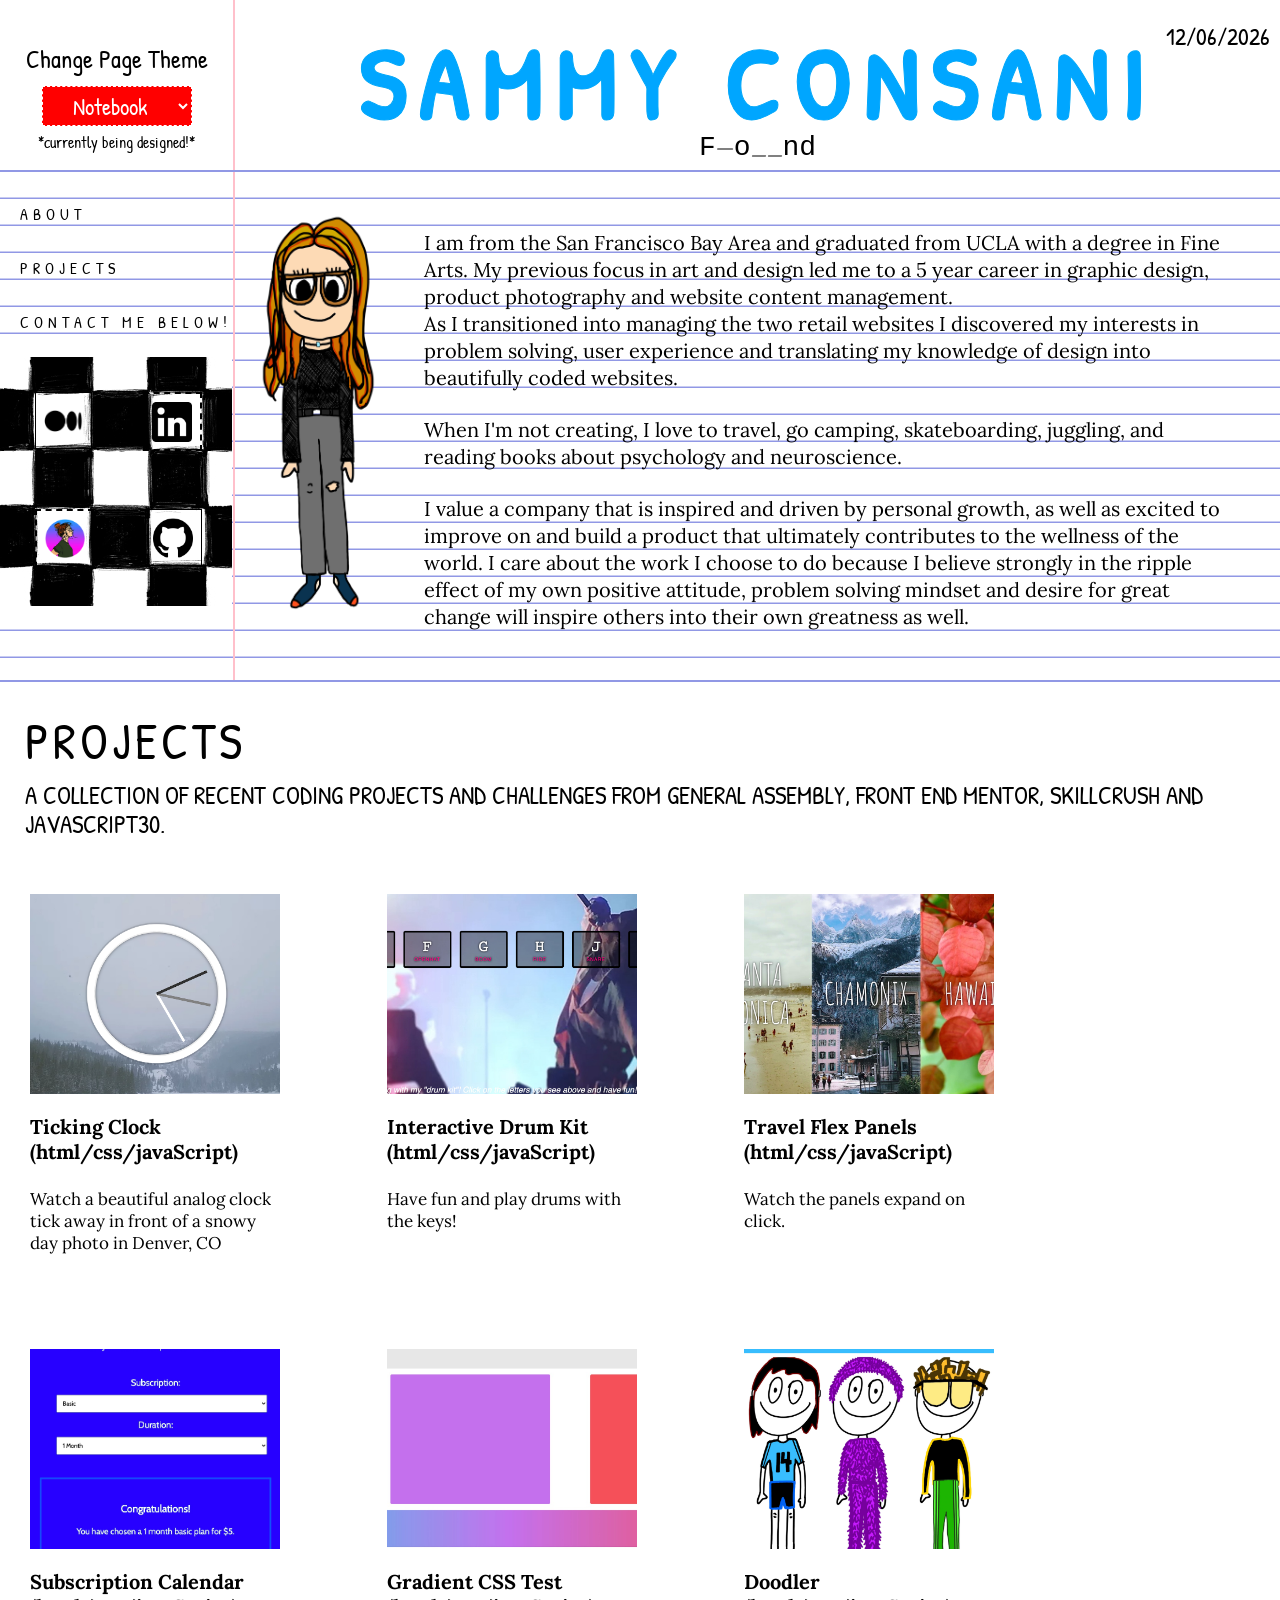
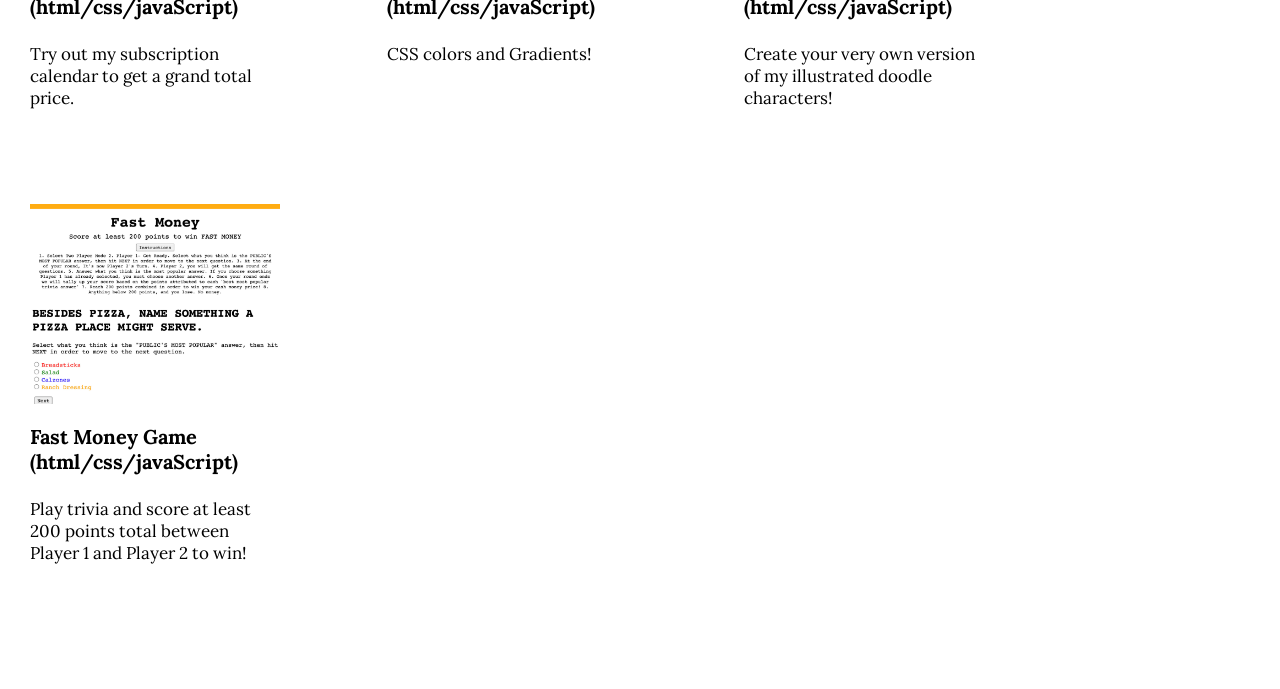
==== index.html @ 426000b9 "udpated projects section" ====
<!DOCTYPE html lang="en">
<head>
    <meta charset="utf-8">
    <title>Sammy's Dev Portfolio</title>
    <link rel = "stylesheet" href = "css/styles.css">

    <!-- google fonts -->
    <link href='https://fonts.googleapis.com/css?family=Source+Sans+Pro:400,700' rel='stylesheet' type='text/css'>
    <link rel="preconnect" href="https://fonts.gstatic.com"> 
    <link href="https://fonts.googleapis.com/css2?family=Lora:wght@400;700&display=swap" rel="stylesheet">

    <link href="https://fonts.googleapis.com/css?family=Lora:400,700" rel="stylesheet" type="text/css">
    
    <link rel="preconnect" href="https://fonts.googleapis.com">
    <link rel="preconnect" href="https://fonts.gstatic.com" crossorigin>
    <link href="https://fonts.googleapis.com/css2?family=Patrick+Hand&display=swap" rel="stylesheet">

     <!-- google fonts -->
     <link rel="preconnect" href="https://fonts.googleapis.com">
<link rel="preconnect" href="https://fonts.gstatic.com" crossorigin>
<link href="https://fonts.googleapis.com/css2?family=Patrick+Hand&display=swap" rel="stylesheet">

<link rel="preconnect" href="https://fonts.googleapis.com">
<link rel="preconnect" href="https://fonts.gstatic.com" crossorigin>
<link href="https://fonts.googleapis.com/css2?family=Titan+One&display=swap" rel="stylesheet">

<link rel="preconnect" href="https://fonts.googleapis.com">
<link rel="preconnect" href="https://fonts.gstatic.com" crossorigin>
<link href="https://fonts.googleapis.com/css2?family=Titan+One&display=swap" rel="stylesheet">

<link rel="preconnect" href="https://fonts.googleapis.com">
<link rel="preconnect" href="https://fonts.gstatic.com" crossorigin>
<link href="https://fonts.googleapis.com/css2?family=Kalam&display=swap" rel="stylesheet">
     <!--  -->
     <!-- <script type="text/javascript" src="http://ajax.googleapis.com/ajax/libs/jquery/1.7.0/jquery.min.js"></script> -->
     <script
  src="https://code.jquery.com/jquery-3.6.0.min.js"
  integrity="sha256-/xUj+3OJU5yExlq6GSYGSHk7tPXikynS7ogEvDej/m4="
  crossorigin="anonymous"></script>

    <script defer src="scripts.js"></script>
    <!--  -->
</head>

<body>
  <div class = "page-header notebook">
    <div class = "fake-margin">
      <p class = "change-theme-text">Change Page Theme</p>
      <div class="theme-select">
        <!-- <label for = "theme">Change the Site Theme</label> -->
        <select name = "selection" id = "sammytheme">
          <option value = "Notebook">Notebook</option>
          <option value = "Neon">Neon</option>
          <option value = "Canvas">Canvas</option>
        </select>
        <label for = "theme">*currently being designed!*</label> 
      </div>
    </div>
    <div class = "topOfPage">
      <div class = "todaysDate"></div>
      <div class = "todaysTime"></div>
      <div class="liquid-name">
          <h2>SAMMY CONSANI</h2>
          <h2>SAMMY CONSANI</h2>
      </div>
<div class = "neon-title">
      <h1 class = "neonName">Sammy Consani</h1>
</div>

<div class = "blobText">
      <div class="canvasTitleContainer">
        <h1 class = "canvasTitle"><span>SAMMY CONSANI</span></h1>
        
        <div class="blobs_1"></div>
        <div class="blobs_2"></div>
        <div class="blobs_3"></div>
        <div class="blobs_4"></div>
        <div class="blobs_6"></div>
        <div class="blobs_7"></div>
        <div class="blobs_8"></div>
        <div class="blobs_9"></div>
        <div class="blobs_10"></div>
        <div class="blobs_11"></div>
        <div class="blobs_12"></div>
        <div class="blobs_13"></div>
        <div class="blobs_14"></div>
      </div>
      </div>
    
      <div class="scrambled-text">
        <div class="text"></div>
      </div>
    </div>
  </div>

  <div class = "binder-paper notebook">
    <div class = "left-margin notebook">
        <div class = "navigation">
              <ul class = "nav-items">
                <a href = "#about-me"><li class = "nav-link about">about</li></a>
                <a href = "#projects"><li class = "nav-link projects">projects</li></a>
                <!-- <li class = "nav-link skills">skills</li> -->
                <li class = "nav-link contact">contact Me Below!</li>
              </ul>
        </div>
        <div class = "side-footer">
              <ul class = "social-links">             
                <li class = "social-li"><a href="https://sammyconsani.medium.com" target = "_blank"><img  class = "social-icon" src="img/medium.png" alt="Medium Blog"  /></a>
                    </li>
                <li class = "social-li dashed"><a href="https://www.linkedin.com/in/sammy-consani/" target = "_blank"><img class = "social-icon" src="img/linkedin.png" alt="LinkedIn"  /></a>
                </li>
                <li class = "social-li dashed"><a href="https://www.sammyconsani.com" target = "_blank" ><img  class = "social-icon" src = "img/sc-com-icon.png" alt = "Art Portfolio" /></a>
                </li>
                <li class = "social-li"><a href="https://github.com/sconsani" target = "_blank"><img class = "social-icon" src="img/github.png" alt="Github"   /></a>
                    </li>
            </ul>
        </div>
    </div>


  <div class = 'fullSheet notebook'>

      <section id="about-me">
        <div class = "about-me">
          <div class = "left-about">
            <img src = "me.png" class = "sammy-about">
            <img src = "neonroom.JPG" class = "neon-room">
            <img src = "mycanvas.jpg" class = "my-canvas">
          </div>
          <div class = "right-about">
            <p class = "right-about-me">I am from the San Francisco Bay Area and graduated from UCLA with a degree in Fine Arts. My previous focus in art and design led me to a 5 year career in graphic design, product photography and website content management.<br>
            As I transitioned into managing the two retail websites I discovered my interests in problem solving, user experience and translating my knowledge of design into beautifully coded websites.</p>
           <p class = "right-about-me second-p">When I'm not creating, I love to travel, go camping, skateboarding, juggling, and reading books about psychology and neuroscience. </p>
            <p class = "right-about-me third-p">I value a company that is inspired and driven by personal growth, as well as excited to improve on and build a product that ultimately contributes to the wellness of the world. I care about the work I choose to do because I believe strongly in the ripple effect of my own positive attitude, problem solving mindset and desire for great change will inspire others into their own greatness as well. </p>
            
          </div>
        </div>
      </section>
    </div>
  </div>
    <div class = "binder-paper notebook third-section">
      <section id = "projects">
       
<div class = "projectsNeon">
  <h2 class = "heading-titles">Projects</h2>
</div>
<div class = "projectsCanvas">
  <h2 class = "heading-titles">Projects</h2>
</div>

<div class = "circle-container">
      <div class="circle">
        <h2 class = "heading-titles circle-action">Projects <svg version="1.1" xmlns="http://www.w3.org/2000/svg" xmlns:xlink="http://www.w3.org/1999/xlink" x="0px" y="0px" viewBox="0 0 152.9 43.4" style="enable-background:new 0 0 152.9 43.4;" xml:space="preserve">
          <path d="M151.9,13.6c0,0,3.3-9.5-85-8.3c-97,1.3-58.3,29-58.3,29s9.7,8.1,69.7,8.1c68.3,0,69.3-23.1,69.3-23.1 s1.7-10.5-14.7-18.4"/>
        </svg></h2>
      </div>
</div>
     
        <p class = "heading-subtitles">A collection of recent coding projects and challenges from General Assembly, Front End Mentor, SkillCrush and JavaScript30.</p>
    

        <div class = "project-container">

        
          <a class = "project-link" href = "https://sconsani.github.io/css-js-clock/" target = "_blank">
            <div class="blobs_background_1"></div>
            <div class = "project-block">
              
              <div class = "project-preview" style = "background-image:url(img/clock-graphic.jpg)"></div>
              <h3 class = "project-title">Ticking Clock
                <br>(html/css/javaScript)</h3>
              <p class = "project-description">Watch a beautiful analog clock tick away in front of a snowy day photo in Denver, CO</p>
            </div>
            
          </a>
         

          <a class = "project-link" href = "https://sconsani.github.io/Javascript-Drum-Kit-1-30/" target = "_blank">
            <div class="blobs_background_2"></div>
            <div class = "project-block">
              <div class = "project-preview" style = "background-image:url(img/drum-graphic.jpg)"></div> 
              <h3 class = "project-title">Interactive Drum Kit <br>(html/css/javaScript)</h3>
              <p class = "project-description">Have fun and play drums with the keys!</p>
            </div>
          
           
          </a>
          

          <a class = "project-link" href = "https://sconsani.github.io/Flex-Panel-Gallery/" target = "_blank">
            <div class="blobs_background_3"></div>
            <div class = "project-block">
              <div class = "project-preview" style = "background-image:url(img/travel-panel-graphic.jpg)"></div> 
              <h3 class = "project-title">Travel Flex Panels<br>(html/css/javaScript)</h3>
              <p class = "project-description">Watch the panels expand on click.</p>
            </div>
            
          </a>
          


          <a class = "project-link" href = "https://sconsani.github.io/Subscription-Calendar/" target = "_blank">
            <div class="blobs_background_4"></div>
            <div class = "project-block">
              <div class = "project-preview" style = "background-image:url(img/subscription-graphic.jpg)"></div> 
              <h3 class = "project-title">Subscription Calendar<br>(html/css/javaScript)</h3>
              <p class = "project-description">Try out my subscription calendar to get a grand total price.</p>
            </div>
            
          </a>
          


          <a class = "project-link" href = "https://sconsani.github.io/css-gradient-grid-test/" target = "_blank">
            <div class="blobs_background_5"></div>
            <div class = "project-block">
              <div class = "project-preview" style = "background-image:url(img/gradient-graphic.jpg)"></div>
              <h3 class = "project-title">Gradient CSS Test<br>(html/css/javaScript)</h3>
              <p class = "project-description">CSS colors and Gradients!</p>
            </div>
            
          </a>
          


          <a class = "project-link" href = "https://sammy-doodler.herokuapp.com" target = "_blank">
            <div class="blobs_background_6"></div>
            <div class = "project-block">
              <div class = "project-preview" style = "background-image:url(img/doodler-graphic.jpg)"></div>
              <h3 class = "project-title">Doodler <br>(html/css/javaScript)</h3> <p class = "project-description">Create your very own version of my illustrated doodle characters!</p>
            </div>
            
          </a>
      


          <a class = "project-link" href = "https://sconsani.github.io/Project-0/" target = "_blank">
            <div class="blobs_background_7"></div>
            <div class = "project-block">
              <div class = "project-preview" style = "background-image:url(img/fast-money-graphic.jpg)"></div> 
              <h3 class = "project-title">Fast Money Game <br>(html/css/javaScript)</h3>
              <p class = "project-description">Play trivia and score at least 200 points total between Player 1 and Player 2 to win!</p>
            </div>
            
          </a>
         


      </div>

 
    </section>
    </div>

</body>
</html>
---- css/styles.css ----
:root{
  --handwriting: 'Patrick Hand', cursive;
  --neon-text-color: #f40;
  --neon-border-color: #08f;
}


*{
  font-family:'Patrick Hand';
 
}

body {
  background: white;
  margin: 0px;
  font-family:'Patrick Hand';

}

.change-theme-text{
  font-family:'Patrick Hand';
  display:flex;
  justify-content: center;
  font-size: 25px;
  margin-bottom: 10px;
}

label {
  display: flex;
  justify-content: center;
  margin-top: 5px;
}

.binder-paper{
display:flex;
flex-direction:row;
border-top: 2px solid #9198e5;
}

.page-header{
  display:flex;
  flex-direction:row;
}

  .fake-margin {
    display: flex;
    border-right: 2px solid pink;
    min-width: 233px;
    max-width: 233px;
    flex: 0 0 100%;
    display: flex;
    flex-direction: column;
    justify-content: center;
  }

  .page-header.canvas .fake-margin{
    border-right: 2px solid white;
  }

  .page-header.neon .fake-margin{
    border-right: none;
  }





  .left-margin.neon, .left-margin.canvas{
    border-right: none;
  }

  /* .left-margin.neon{
    background: linear-gradient(0deg, #000, #272727);
  } */
/* .left-margin.notebook:before{
  content: '';
    position: inherit;
  height: calc(4% + 4px);
  z-index: 0;
} */

  .left-margin.neon:before{
    content: '';
    position: inherit;
    left: -2px;
    top: -2px;
    background: linear-gradient(45deg, #fb0094, #0000ff, #00ff00,#ffff00, #ff0000, #fb0094, 
      #0000ff, #00ff00,#ffff00, #ff0000);
    background-size: 400%;
    width: calc(100% + 4px);
    /* height: calc(6% + 4px); */
    z-index: 0;
    animation: steam 20s linear infinite;
  }

  .projectsCanvas .heading-titles{
    padding-left:15px;
    font-family: 'Titan One',cursive;
    color: white;
  }

.projectsCanvas .heading-subtitles{
    font-family: 'Titan One',cursive;
    color: white;
  }

  .fullSheet.canvas .right-about-me{
    /* font-family: 'Titan One',cursive; */
    color: black;
    font-size: 20px;
  }

  .fullSheet.canvas .heading-subtitles{
    font-family: 'Titan One',cursive;
    color: deepskyblue;
  }

  .fullSheet.notebook .projectsNeon{
    display:none;
  }

  .fullSheet.neon .projectsCanvas{
    display:none;
  }

  .fullSheet.notebook .projectsCanvas{
    display:none;
  }

  .fullSheet.canvas .projectsNeon{
    display:none;
  }

  .page-header.notebook .blobText, .page-header.neon .blobText{
    display:none;
  }

  .page-header.notebook .neon-title{
    display:none;
  }
  .page-header.canvas .neon-title{
    display:none;
  }




.left-margin.neon:after{
    content: '';
    position: inherit;
    left: -2px;
    top: -2px;
    background: linear-gradient(45deg, #fb0094, #0000ff, #00ff00,#ffff00, #ff0000, #fb0094, 
      #0000ff, #00ff00,#ffff00, #ff0000);
    background-size: 400%;
    width: calc(100% + 4px);
    height: calc(100% + 4px);
    z-index: 0;
    animation: steam 20s linear infinite;
    max-height: 300px;
  }


@keyframes steam {
	0% {
		background-position: 0 0;
	}
	50% {
		background-position: 400% 0;
	}
	100% {
		background-position: 0 0;
	}
}

.left-margin.neon:before, .left-margin.neon:after {
	filter: blur(50px);
}


  .left-margin.canvas, 
  .page-header.canvas .fake-margin,
  .page-header.canvas{
    background: white;
  }

  .binder-paper.neon, .binder-paper.canvas{
    border-top:none;
  }

  .page-header.neon{
    background-color:black;
    z-index:-1;
  }


select {
  width: 150px;
  text-align: center;
  display: flex;
  justify-content: center;
  margin: auto;
  height: 40px;
  font-size: 23px;
  color: white;
    background-color: red;
    border: 1px dashed white;
}



.left-margin{
  max-width:233px;
  background: repeating-linear-gradient(white, white 25px, #9198e5 26px, #9198e5 27px);
  display:flex;
  border-right: 2px solid pink;
  flex-direction:column;
}
.navigation{
  margin-top:15px;
  
}

.neon .navigation{
  /* position:absolute; */
  background-color:black;
}
.nav-items{
  max-width:213px;
  display:flex;
  flex-wrap:wrap;
  flex-direction:column;
  font-family:'Patrick Hand';
  text-transform:uppercase;
  letter-spacing:5px;
  padding-left: 20px;
}

.nav-link {
  text-align: left;
  margin-bottom: 32px;
  font-size:16px;
}

li.nav-link:nth-child(4) {
  margin-bottom: 0px;
}

a li.nav-link.projects::visited{
  text-decoration: none;
}

.social-links {
  max-width: 228px;
  display: flex;
  flex-wrap: wrap;
  flex-direction: row;
  padding-top: 15px;
  padding-left: 4px;
  margin-top: 8px;
}

ul.social-links {
  background-image: url('../checkerboard.png');
  /* background-color: red; */
}

.social-li a {
  text-align: center;
  justify-content: center;
  margin: auto;
  height: 100%;
  width: 100%;
  display: flex;
  align-items: center;
  min-height: 55px;
}

li.social-li {
  min-height: 55px;
  min-width: 55px;
  margin: auto;
  justify-content: center;
  align-items: center;
  margin: 20px;
  border: 1px solid black;
  margin-bottom: 38px;
  margin-right: 19px;
}

li.social-li.dashed{
  border: 2px dashed black !Important;
}

.fullSheet{
  padding-top: 20px;
  background: repeating-linear-gradient(white, white 25px, #9198e5 26px, #9198e5 27px);
  width:100%;
}

.fullSheet.neon {
  background: black;
  color: white;
}

li.nav-link.contact {
  margin-bottom: 0;
}

a{
  text-decoration: none !important;
  color: black;
}

a:active {
  text-decoration: none !important;
}

.neon a li.nav-link.projects, .neon a li.nav-link.about {
  color: white;
}

.neon h3.project-title {
  color: white;
}

.neon p.project-description {
  color: white;
}

.notebook{
  color:black;
  
  }
  
  .neon{
    color:white;
    background:black;
  }

  .neon .circle-action{
    color:white;
  }
  

  /* .page-header.canvas{
    background-image: url("../designHands.jpg");
    background-size:cover;
    background-repeat:no-repeat;
    background-position:center;
  } */



  .fullSheet.canvas{
    /* background-image: url("../museum.jpg"); */
    background-size:cover;
    background-repeat:no-repeat;
    background-position:center;
    background:white;

  }



  .page-header.neon .text{
    color:white;
    display:none;
  }
  .page-header.canvas .text{
    color:green;
  }

p, h3, h4{
  font-family: Lora;
}

.topOfPage{
  width:100%;
  height: fit-content;
}

.todaysDate {
  display: block;
  text-align: right;
  margin-top: 20px;
  font-size: 24px;
  margin-right: 10px;
  position: absolute;
  right: 0;
  top: 0;
}

.todaysTime {
  /* display: block; */
  text-align: right;
  margin-top: 20px;
  font-size: 24px;
  margin-right: 10px;
  position: absolute;
  right: 0;
  top: 0;
  letter-spacing:5px;
}

.page-header .todaysTime{
display:none;
}
.page-header.neon .todaysTime{
  display:block;
  }
  .page-header.neon .todaysDate{
    display:none;
  }

  .fullSheet.neon .circle,  .fullSheet.neon .circle-container,
  .fullSheet.canvas .circle,  .fullSheet.canvas .circle-container{
    display:none;
  }



/*  --------------------- liquid text  --------------------- */

.liquid-name{
  height: 120px;
  width: 100%;
  display: flex;
  justify-content: center;
  margin:auto;
}


.liquid-name h2 {
  color: #fff;
  font-size: 100px;
  position: absolute;
  margin-top: 0px;
  margin-bottom: 0px;
 top: 16px;
 letter-spacing: 14px;
}

.liquid-name h2:nth-child(1) {
  color: transparent;
  -webkit-text-stroke: 1px #03a9f4;
  background-color: transparent;
}

.liquid-name h2:nth-child(2) {
  /* background-image: linear-gradient(to bottom, white, white, #abe4ff , #00628f); */
  /* color: linear-gradient(to bottom, #abe4ff , #00628f); */
  color: #00a6ff;
  animation: animate 4s ease-in-out infinite;
}

.canvas .liquid-name h2:nth-child(1){
  color:transparent;
  -webkit-text-stroke: 1px green;

}
.canvas .liquid-name h2:nth-child(2){
  color:green;
}

.canvas .liquid-name h2{
  display:none;
}
.neon .liquid-name h2{
  display:none;
}

.ocean-container{
  justify-content: center;
  display:flex;
}

.ocean{
  height: 100px;
    width: 800.5px;
    background-color: #00a6ff;
    position: absolute;
    top: 105px;
}

@keyframes animate {
  0%,
  100% {
    clip-path: polygon(
      0% 45%,
      16% 44%,
      33% 50%,
      54% 60%,
      70% 61%,
      84% 59%,
      100% 52%,
      100% 100%,
      0% 100%
    );
  }

  50% {
    clip-path: polygon(
      0% 60%,
      15% 65%,
      34% 66%,
      51% 62%,
      67% 50%,
      84% 45%,
      100% 46%,
      100% 100%,
      0% 100%
    );
  }
}



/* --------------------- scrambled text --------------------- */
@import 'https://fonts.googleapis.com/css?family=Roboto+Mono:100';

.scrambled-text{
  height: 50px;
  width: 100%;
  justify-content: center;
  align-items: center;
  display: flex;
  margin:auto;
  flex-direction: column;
  z-index: 9999;
    position: relative;
}

.header-line::after {
  content: "";
  height: 5px;
  color: blue;
  background-color: lightskyblue;
  width: 800px !important;
  display: block;
  background-image: linear-gradient(45deg, black, blue,  transparent);
  margin-top:20px;
}

.text{
font-family: 'Roboto Mono', monospace;
  font-weight: 100;
  font-size: 28px;
  color: black;
}

.dud{
  color:grey;
}

/*----------about me--------*/
.about-me {
  max-width: 1000px;
  display: flex;
  margin: auto;
  justify-content: space-evenly;
  margin-top: 20px;
}

.left-about {
  display: flex;
  flex-wrap: wrap;
  max-width: 400px;
}

.right-about {
  display: flex;
  flex-wrap: wrap;
  margin-left: 20px;
    padding: 25px;
    padding-top: 17px;
    line-height: 26px;
}


h2.heading-titles{
  font-size: 50px;
  padding-left: 25px;
  margin-bottom:0px;
  font-family:'Patrick Hand';
  text-transform:uppercase;
  letter-spacing:4px;
}
/* .heading-titles::after {
  content: "";
  height: 5px;
  color: blue;
  background-color: lightskyblue;
  width: 113px !important;
  display: block;
  background-image: linear-gradient(45deg, black, blue,  transparent);
} */



.heading-subtitles {
  font-size:25px;
  margin-top:15px;
  padding-left: 25px;
  font-family:'Patrick Hand';
  text-transform:uppercase;
  line-height: 29px;
}



img.sammy-about {
  max-height: 400px;
  width: auto;
}

img.neon-room{
  max-height: 400px;
  width: auto;
}

img.my-canvas{
  max-height: 400px;
  width: auto;
}

.third-section .canvas .projectsNeon{
  display:none;
}
.third-section .canvas .circle-container{
  display:none;
}

.notebook.third-section .projectsCanvas{
  display:none;
}
.notebook.third-section .projectsNeon{
  display:none;
}

.third-section.neon .projectsCanvas{
  display:none;
}
.third-section.neon .circle-container{
  display:none;
}

.third-section.canvas .projectsNeon{
  display:none;
}

.third-section.canvas .circle-container{
  display:none;
}
.binder-paper.notebook.third-section,
.binder-paper.third-section.neon,
.binder-paper.third-section.canvas{
  justify-content: center;
}



.fullSheet.neon .sammy-about{
  display:none;
}
.fullSheet.neon .my-canvas{
  display:none;
}
.fullSheet.notebook .neon-room{
  display:none;
}
.fullSheet.notebook .my-canvas{
  display:none;
}
.fullSheet.canvas .neon-room{
  display:none;
}
.fullSheet.canvas .sammy-about{
  display:none;
}


.third-section {
  padding-top: 20px;
}

.binder-paper.third-section.canvas {
  border-top: 2px solid black;
}

h2.heading-titles {
  margin-top: 0px;
}

.right-about-me {
  margin-bottom: 25px;
  margin-top: 0px;
  font-size: 20px;
  line-height: 27px;
}

br{
  margin-bottom:15px;
}


/*------------------projects grid----------*/
.project-container {
  display: flex;
  flex-direction: row;
  flex-wrap: wrap;
  margin: auto;
  justify-content: left;
  max-width: 1440px;
  margin-bottom: 60px;
}

.third-section.canvas .project-container,
.binder-paper.third-section.canvas{
  background:deepskyblue;

}

.project-link{
  color:black;
  text-decoration: none;
  margin-right: 47px;
}


/* .project-block {
  display: flex;
  flex-direction: column;
  margin: 10px;
  max-width: 250px;
    min-width: 250px;
  padding: 20px;
} */

.notebook .project-block:hover{
  background-color: rgba(251, 255, 0, 0.2);
  transition: .2s ease-in-out;
}

.binder-paper.neon .project-block:hover{
  background-color:transparent;
}


.project-preview {
  height: 200px;
  width: 100%;
  background-size: cover;
  background-repeat: no-repeat;
  background-position: center;
  z-index:999;
}

h3.project-title {
  margin-bottom: 0px;
  font-style:bolder;
}

h3.project-title {
  margin-bottom: 7px;
  font-size: 20px;
}

p.project-description {
  margin-bottom: 0px;
  font-size: 17px;
}


/*-----contact-------*/


li {
  height: fit-content;
  list-style: none;
}

ul {
  display: flex;
  width: 400px;
  flex-wrap: wrap;
  text-decoration: none;
  padding-left: 0px;
  justify-content: space-evenly;
}

img.social-icon {
  transition: transform .2s;
  margin: auto;
  justify-content: center;
  align-items: center;
  text-align: center;
  width: 100%;
  height: 100%;
  max-height: auto;
  max-width: 40px;
}


.social-icon:hover {
	transform: scale(1.2);
}



/*-------media queries------*/

@media(max-width: 1038px){
  .liquid-name h2{
    font-size:40px;
  }
}

@media(max-width: 799px){
  .liquid-name{
    height:45px;
  }
  .liquid-name h2{
    font-size:40px;
  }
  .about-me{
    display:flex;
    flex-direction:column;
  }
  img.sammy-about{
    margin-top: 10px;
    margin-bottom: 10px;
  }
  img.social-icon{
    max-height: 40px;
  }
  .left-about{
    justify-content: center;
    margin: auto;
    min-width: 400px;
    justify-content: center;
  }
  
  img.sammy-about{
    width: height:100%;
  }
 
}

@media(max-width:420px){
  .liquid-name {
      height: 125px;
      text-align: center;
  }
  
  .liquid-name h2 {
      font-size: 50px;
      justify-content: center;
  }
  
  }
  .circle {
    /* transform: translate(-50%, -50%); */
    text-align: right;
    width: fit-content !important;
    display: inline-block;
    /* padding-left: 220px; */
    min-height: fit-content !important;
    z-index: unset;
    min-height: fit-content;
    } 
  
  .circle-action {
    display: inline-block;
    color:black;
    text-decoration: none;
    position: relative;
    padding: 14px 0;
    font-family: 'Muli', sans-serif;
    font-weight: 300;
    font-size: 22px;
    line-height: 1;
    letter-spacing: 0.040em;
  }
  
  .circle-action svg {
    fill: none;
    stroke:red;
    stroke-width: 2;
    stroke-miterlimit: 10;
    stroke-dasharray: 338;
    stroke-dashoffset: 338;
    stroke-linecap: round;
    position: absolute;
    top: 50%;
    left: 50%;
    width: calc(100% + 60px);
    opacity: 0;
    transform: translate(-50%, -50%);
    transition: stroke-dashoffset 0s 0.2s, opacity 0.2s;
    z-index: -1;
  }
  
  .circle-action--active svg {
    stroke: #ff4c4c;
  }
  
  .circle-action--active svg,
  .circle-action:hover svg {
    stroke-dashoffset: 0;
    opacity: 1;
    transition: opacity 0s, stroke-dashoffset 0.3s cubic-bezier(0.645, 0.045, 0.355, 1);
  }

.circle-container {
  height: 64px;
}


/* blob name for canvas page */

.canvasTitleContainer{
	/* width:320px; */
	/* height:320px; */
  /* height:fit-content; */
	/* top:auto;
	left:auto; */
	transform:translate(-50%,-50%);
  /* display:block;
  position:unset; */
  height:323px;
	}

  .canvasTitle{
	background:white;
	width:246%;
	height:45%;
	margin:0;
	padding:0;
	display:flex;
	font-family:'Titan One',cursive;
	font-size:90px;
	font-weight:700;
	flex-flow:row wrap;
	align-content:center;
	justify-content:center
	}

  .canvasTitle span{width:100%;position:relative;font-family:'Titan One',cursive;color: blue;}

.canvasTitle span:before{
	background:linear-gradient(45deg,#fc5c7d,#6a82fb,#fc5c7d);
	width:100%;
	height:100%;
	display:block;
	position:absolute;
	content:"";
	mix-blend-mode:screen
	}

[class*="blobs"]
	{mix-blend-mode:color;animation:blobs 15s ease-in-out infinite alternate}

.blobs_1{
	background:#ff1493;
	width:60px;
	height:60px;
	top:1px;
	left:210px;display:block;position:absolute
	}

.blobs_2{
	background:#ff4500;
	width:80px;
	height:80px;
	top:62px;
	left:230px;display:block;position:absolute
	}

.blobs_3{
	background:#00ff00;
	width:60px;
	height:60px;
	top:17px;
	left:20px;display:block;position:absolute
	}

.blobs_4{
	background:#ff0000;
	width:100px;
	height:100px;
	top:25px;
	left:100px;display:block;position:absolute
	}


.blobs_6{
	background:#00ffff;
	width:60px;
	height:60px;
	top:8px;
	left:355px;display:block;position:absolute
	}

.blobs_7{
	background:#ff8c00;
	width:50px;
	height:50px;
	top:87px;
	left:30px;display:block;position:absolute
	}

  .blobs_8{
    background:#ff1493;
    width:60px;
    height:60px;
    top:18px;
    left:308px;display:block;position:absolute
    }
  
  .blobs_10{
    background:#00ff00;
    width:60px;
    height:60px;
    top:74px;
    left:391px;
    display:block;
    position:absolute
    }
  
  .blobs_11{
    background:#ff0000;
    width:100px;
    height:100px;
    top:2px;
    left:461px;
    display:block;
    position:absolute
    }
  
  .blobs_12{
    background:#ffff00;
    width:50px;
    height:50px;
    top:69px;
    left:586px;
    display:block;
    position:absolute
    }
  
  .blobs_13{
    background:#00ffff;
    width:60px;
    height:60px;
    top:73px;
    left:706px;
    display:block;
    position:absolute
    }

    .blobs_14{
      background:#ff1493;
      width:60px;
      height:60px;
      top:17px;
      left:637px;
      display:block;
      position:absolute
      }
  
 

@keyframes blobs{
	0%{border-radius:26% 74% 61% 39% / 54% 67% 33% 46%}
	10%{border-radius:74% 26% 47% 53% / 68% 46% 54% 32%}
	20%{border-radius:48% 52% 30% 70% / 27% 37% 63% 73%}
	30%{border-radius:73% 27% 57% 43% / 28% 67% 33% 72%}
	40%{border-radius:63% 37% 56% 44% / 25% 28% 72% 75%}
	50%{border-radius:39% 61% 70% 30% / 61% 29% 71% 39%}
	60%{border-radius:27% 73% 29% 71% / 73% 51% 49% 27%}
	70%{border-radius:39% 61% 65% 35% / 74% 65% 35% 26%}
	80%{border-radius:55% 45% 37% 63% / 38% 30% 70% 62%}
	90%{border-radius:25% 75% 70% 30% / 39% 50% 50% 61%}
	100%{border-radius:66% 34% 33% 67% / 65% 73% 27% 35%}
	}

  .blobText{
    position: absolute;
    height: 199px;
    width: 100%;
    top: 174px;
    left: 819px;
    display:flex;
  }

  .page-header.neon .liquid-name{
    display:none;
  }

  .neon-title {
    display: flex;
    justify-content: center;
    height: 120px;
}

  /*----neon name-----*/
.neonName {
  font-family: 'Kalam', cursive;

    font-size: 46px;
    font-weight: 200;
    font-style: italic;
    color: #fff;
    padding: 2rem 13rem 2.5rem;
    border: 0.4rem solid #fff;
    border-radius: 2rem;
    text-transform: uppercase;
    animation: flicker 1.5s infinite alternate;
    /* margin-top: 66px; */
    margin-left: 20px;
    margin-right: 20px;
    margin-bottom: 0px;
    display: inline-block;
    padding: 14px 108px;
    text-align: center;
  }

  
  .neonName::-moz-selection {
    background-color: var(--neon-border-color);
    color: var(--neon-text-color);
  }
  
  .neonName::selection {
    background-color: var(--neon-border-color);
    color: var(--neon-text-color);
  }
  
  .neonName:focus {
    outline: none;
  }
  
  /* Animate neon flicker */
  @keyframes flicker {
      
      0%, 25%, 56%, 100% {
        
          text-shadow:
              -0.2rem -0.2rem 1rem #fff,
              0.2rem 0.2rem 1rem #fff,
              0 0 2rem var(--neon-text-color),
              0 0 4rem var(--neon-text-color),
              0 0 6rem var(--neon-text-color),
              0 0 8rem var(--neon-text-color),
              0 0 10rem var(--neon-text-color);
          
          box-shadow:
              0 0 .5rem #fff,
              inset 0 0 .5rem #fff,
              0 0 2rem var(--neon-border-color),
              inset 0 0 2rem var(--neon-border-color),
              0 0 4rem var(--neon-border-color),
              inset 0 0 4rem var(--neon-border-color);        
      }
      
      20%, 24%, 55% {        
          text-shadow: none;
          box-shadow: none;
      }    
  }

  [class*="blobs"]
	{animation:blobs 15s ease-in-out infinite alternate}

  @keyframes blobs{
    0%{border-radius:26% 74% 61% 39% / 54% 67% 33% 46%}
    10%{border-radius:74% 26% 47% 53% / 68% 46% 54% 32%}
    20%{border-radius:48% 52% 30% 70% / 27% 37% 63% 73%}
    30%{border-radius:73% 27% 57% 43% / 28% 67% 33% 72%}
    40%{border-radius:63% 37% 56% 44% / 25% 28% 72% 75%}
    50%{border-radius:39% 61% 70% 30% / 61% 29% 71% 39%}
    60%{border-radius:27% 73% 29% 71% / 73% 51% 49% 27%}
    70%{border-radius:39% 61% 65% 35% / 74% 65% 35% 26%}
    80%{border-radius:55% 45% 37% 63% / 38% 30% 70% 62%}
    90%{border-radius:25% 75% 70% 30% / 39% 50% 50% 61%}
    100%{border-radius:66% 34% 33% 67% / 65% 73% 27% 35%}
    }

    .notebook .blobs_background_1,
    .notebook .blobs_background_2,
    .notebook .blobs_background_3,
    .notebook .blobs_background_4,
    .notebook .blobs_background_5,
    .notebook .blobs_background_6,
    .notebook .blobs_background_7
    {
      display:none;
    }

    .neon .blobs_background_1,
    .neon .blobs_background_2,
    .neon .blobs_background_3,
    .neon .blobs_background_4,
    .neon .blobs_background_5,
    .neon .blobs_background_6,
    .neon .blobs_background_7
    {
      display:none;
    }

  .blobs_background_1{
    background: #00ff00;
    width: 300px;
    height: 400px;
    /* top: 2px; */
    /* left: 461px; */
    display: block;
    position: absolute;
  }

  .blobs_background_2{
    background: #ff8c00;
    width: 300px;
    height: 400px;
    /* top: 2px; */
    /* left: 461px; */
    display: block;
    position: absolute;
    display: flex;
    flex-direction: column;
  }

  .blobs_background_3{
    background: #ff0000;
    width: 300px;
    height: 400px;
    /* top: 2px; */
    /* left: 461px; */
    display: block;
    position: absolute;
  }

  .blobs_background_4{
    background: #ff8c00;
    width: 300px;
    height: 400px;
    /* top: 2px; */
    /* left: 461px; */
    display: block;
    position: absolute;
  }

  .blobs_background_5{
    background: #ff1493;
    width: 300px;
    height: 400px;
    /* top: 2px; */
    /* left: 461px; */
    display: block;
    position: absolute;
  }

  .blobs_background_6{
    background: #ffff00;
    width: 300px;
    height: 400px;
    /* top: 2px; */
    /* left: 461px; */
    display: block;
    position: absolute;
  }

  .blobs_background_7{
    background: #00ffff;
    width: 300px;
    height: 400px;
    /* top: 2px; */
    /* left: 461px; */
    display: block;
    position: absolute;
  }

  .project-block {
    display: flex;
    flex-direction: column;
    margin: 10px;
    max-width: 250px;
      min-width: 250px;
    padding: 20px;
   
    margin-bottom: 43px;
  }

  .notebook .project-block {
    background-color:white;
    min-height: 362px;
    max-height: 362px;
  }
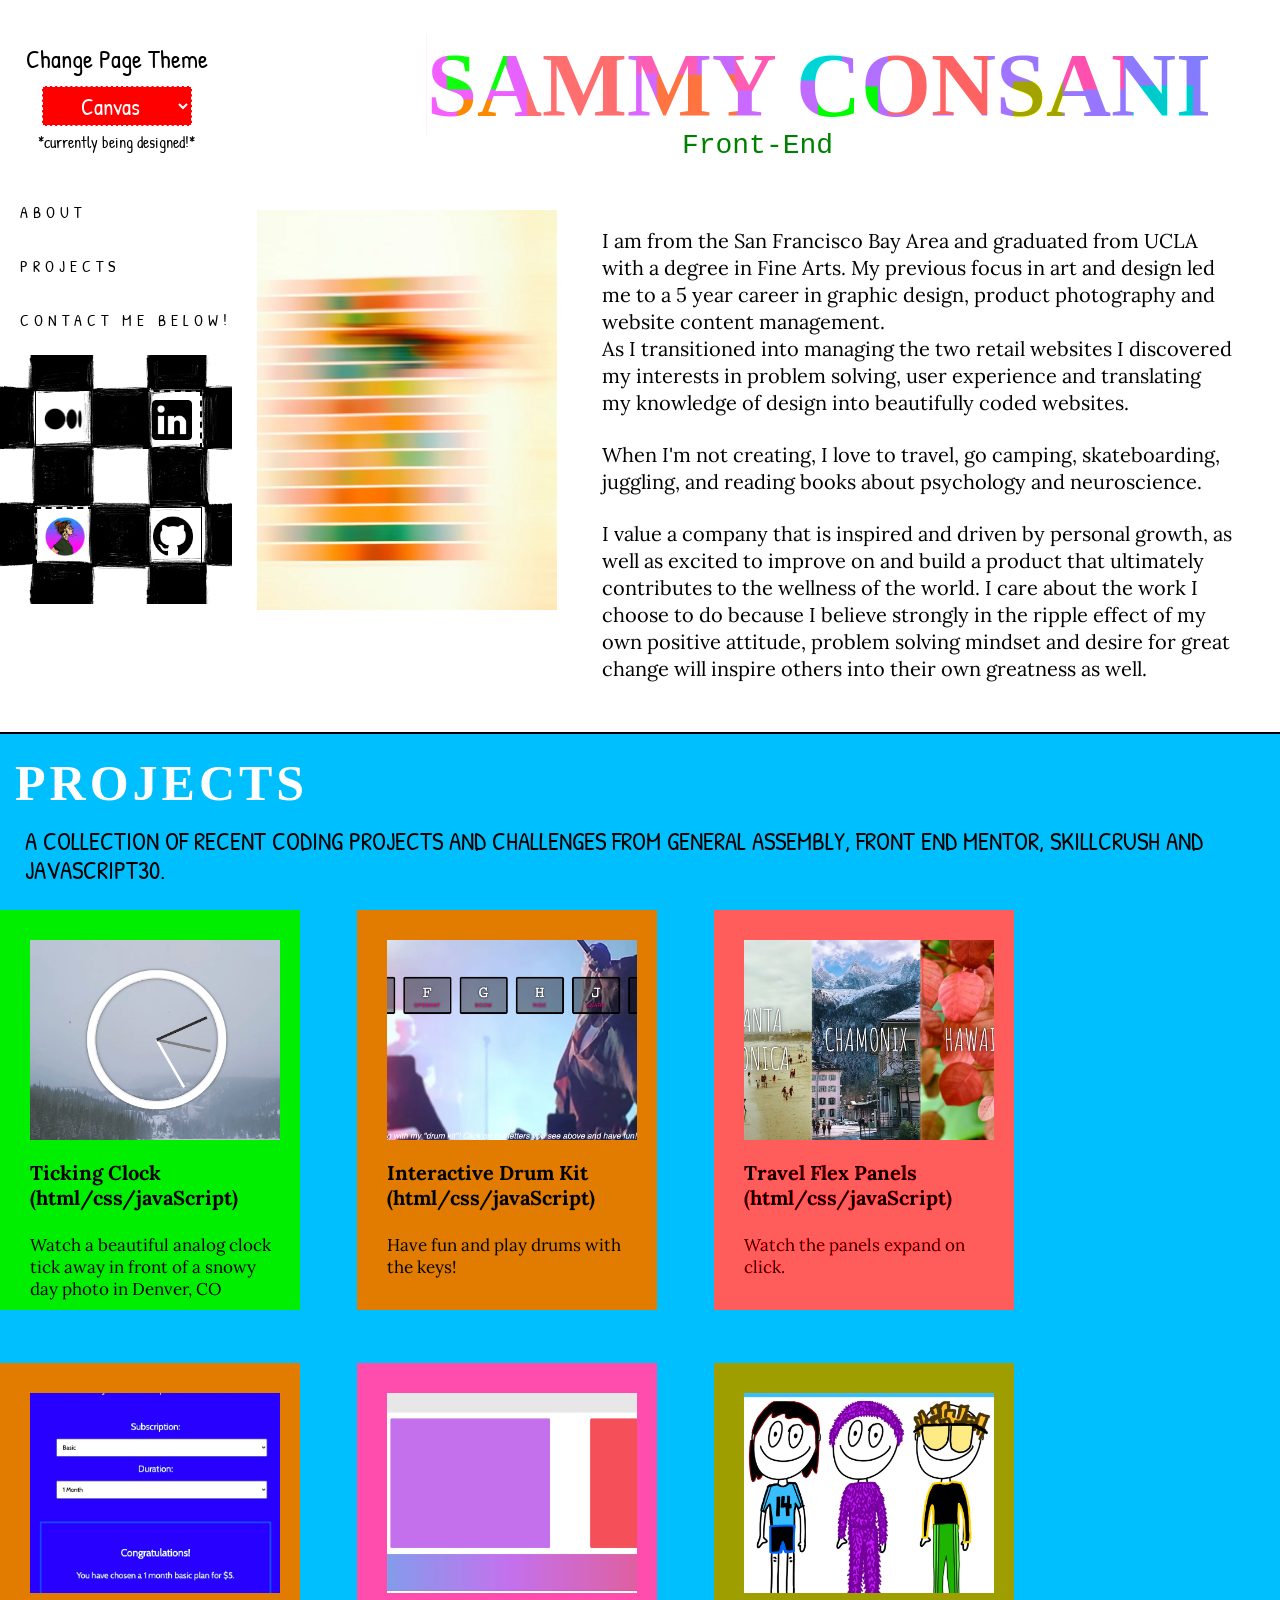
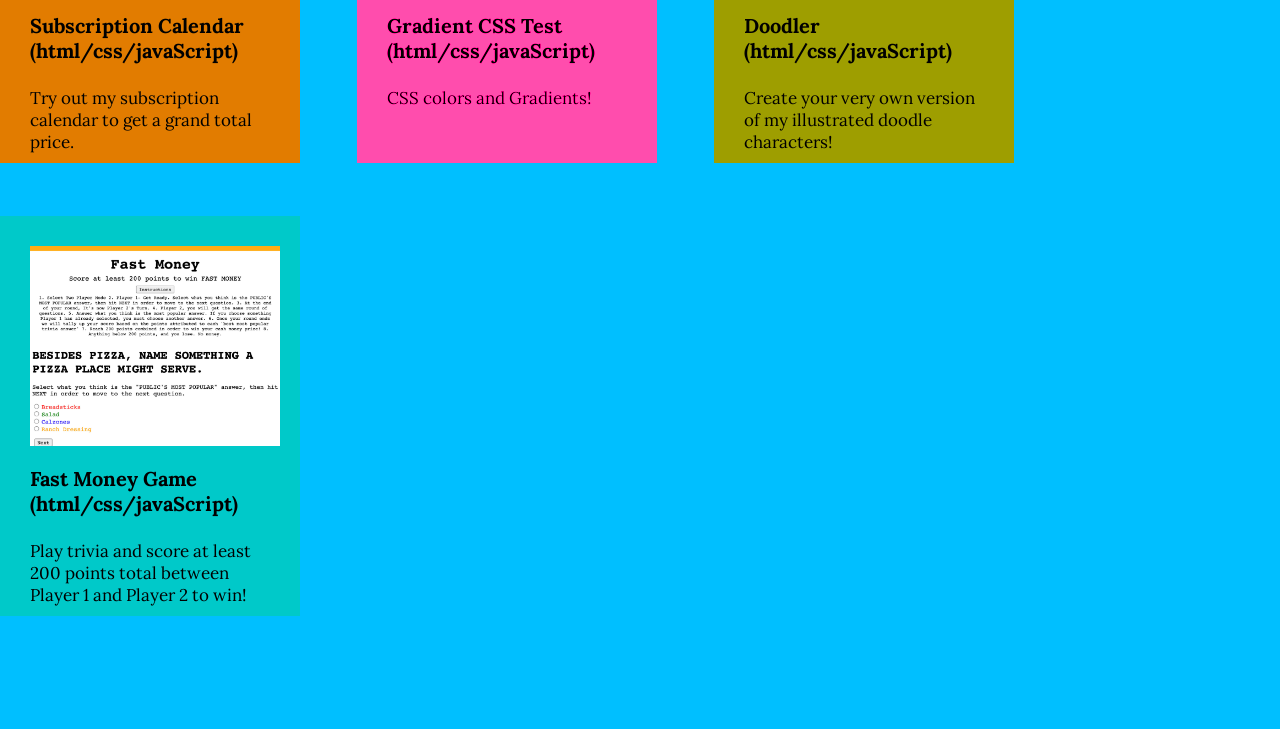
==== commit 3c893c67: "updated order of operations" ====
--- a/index.html
+++ b/index.html
@@ -43,15 +43,15 @@
 </head>
 
 <body>
-  <div class = "page-header notebook">
+  <div class = "page-header canvas">
     <div class = "fake-margin">
       <p class = "change-theme-text">Change Page Theme</p>
       <div class="theme-select">
         <!-- <label for = "theme">Change the Site Theme</label> -->
         <select name = "selection" id = "sammytheme">
-          <option value = "Notebook">Notebook</option>
-          <option value = "Neon">Neon</option>
-          <option value = "Canvas">Canvas</option>
+          <option value = "canvas">Canvas</option>
+          <option value = "notebook">Notebook</option>
+          <option value = "neon">Neon</option>
         </select>
         <label for = "theme">*currently being designed!*</label> 
       </div>
@@ -93,8 +93,8 @@
     </div>
   </div>
 
-  <div class = "binder-paper notebook">
-    <div class = "left-margin notebook">
+  <div class = "binder-paper canvas">
+    <div class = "left-margin canvas">
         <div class = "navigation">
               <ul class = "nav-items">
                 <a href = "#about-me"><li class = "nav-link about">about</li></a>
@@ -118,7 +118,7 @@
     </div>
 
 
-  <div class = 'fullSheet notebook'>
+  <div class = 'fullSheet canvas'>
 
       <section id="about-me">
         <div class = "about-me">
@@ -138,7 +138,7 @@
       </section>
     </div>
   </div>
-    <div class = "binder-paper notebook third-section">
+    <div class = "binder-paper canvas third-section">
       <section id = "projects">
        
 <div class = "projectsNeon">
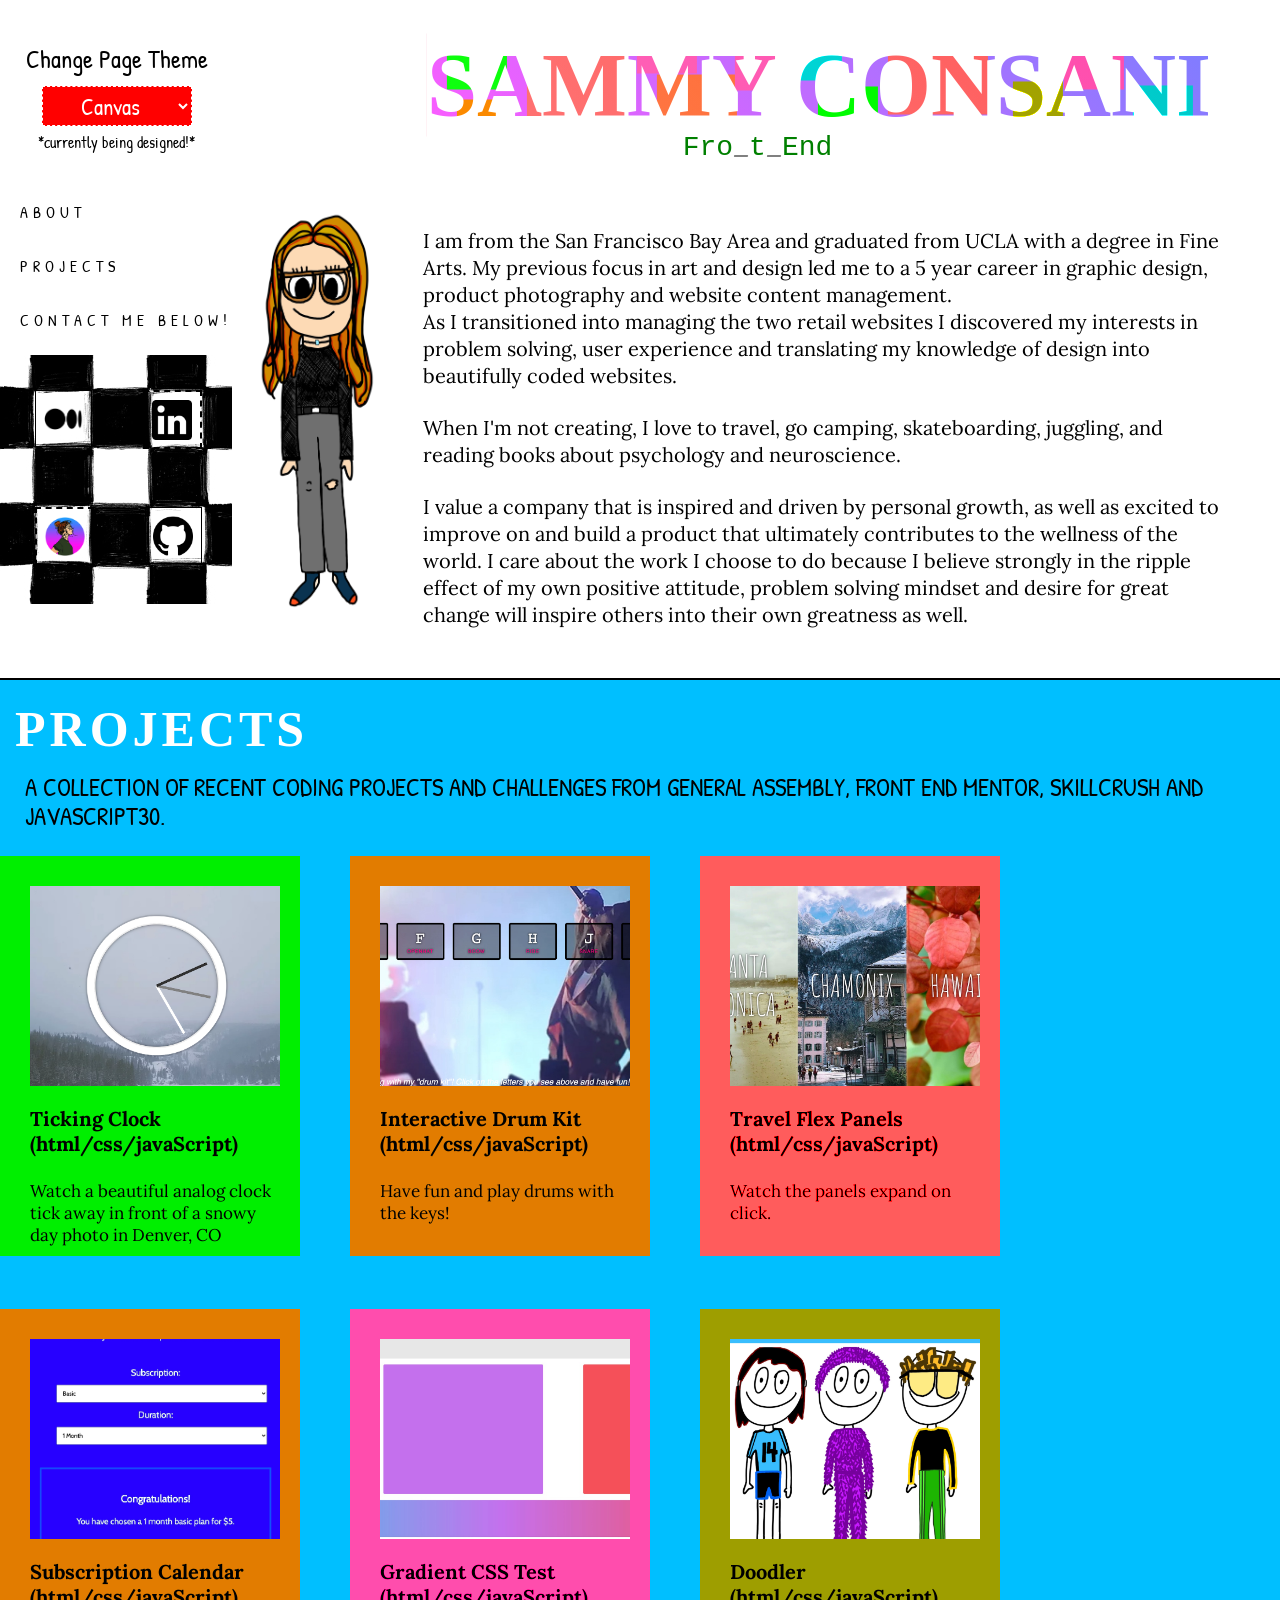
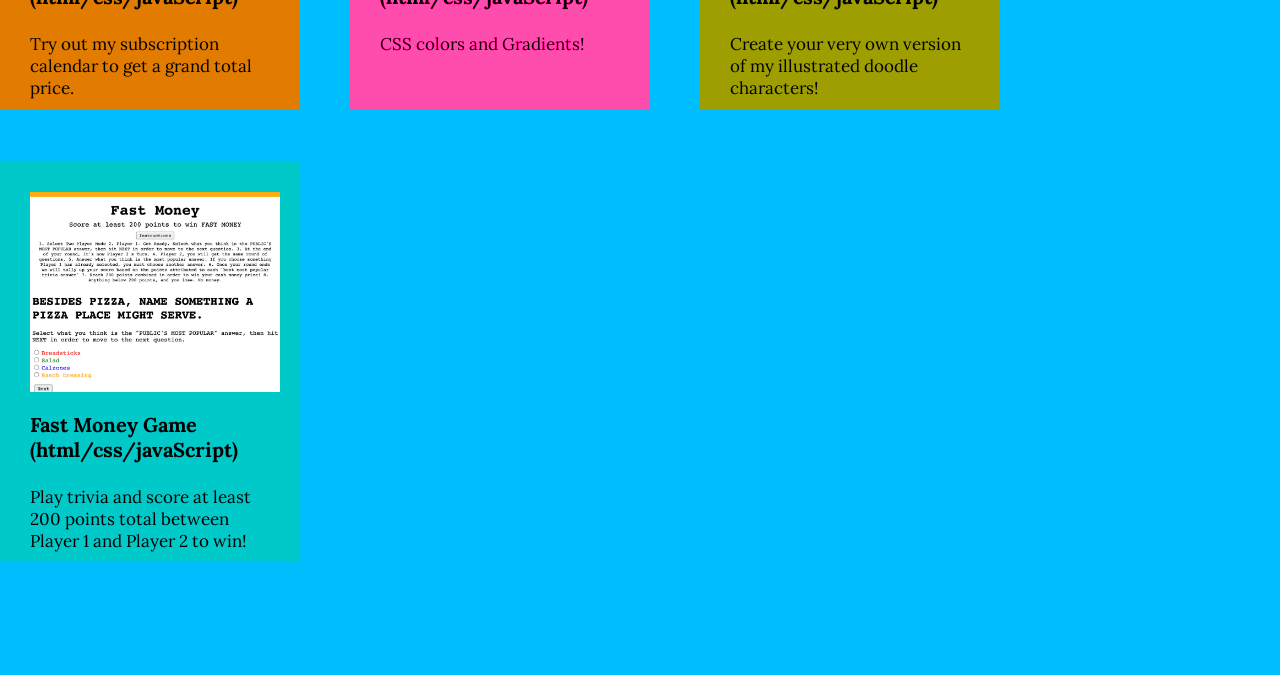
==== commit 5fd657c7: "updated neon page" ====
--- a/index.html
+++ b/index.html
@@ -124,8 +124,8 @@
         <div class = "about-me">
           <div class = "left-about">
             <img src = "me.png" class = "sammy-about">
-            <img src = "neonroom.JPG" class = "neon-room">
-            <img src = "mycanvas.jpg" class = "my-canvas">
+            <img src = "neonroom.png" class = "neon-room">
+            <img src = "mycanvas.png" class = "my-canvas">
           </div>
           <div class = "right-about">
             <p class = "right-about-me">I am from the San Francisco Bay Area and graduated from UCLA with a degree in Fine Arts. My previous focus in art and design led me to a 5 year career in graphic design, product photography and website content management.<br>
--- a/css/styles.css
+++ b/css/styles.css
@@ -670,15 +670,19 @@
 .fullSheet.notebook .neon-room{
   display:none;
 }
-.fullSheet.notebook .my-canvas{
-  display:none;
-}
+
+.fullSheet.notebook .sammy-about{
+  display:none;
+}
+
 .fullSheet.canvas .neon-room{
   display:none;
 }
-.fullSheet.canvas .sammy-about{
-  display:none;
-}
+
+.fullSheet.canvas .my-canvas{
+  display:none;
+}
+
 
 
 .third-section {
@@ -725,7 +729,7 @@
 .project-link{
   color:black;
   text-decoration: none;
-  margin-right: 47px;
+  margin-right: 40px;
 }
 
 
@@ -1288,7 +1292,6 @@
     max-width: 250px;
       min-width: 250px;
     padding: 20px;
-   
     margin-bottom: 43px;
   }
 
@@ -1296,4 +1299,24 @@
     background-color:white;
     min-height: 362px;
     max-height: 362px;
+    border: 3px dashed black;
+  }
+
+  .binder-paper.third-section.neon{
+    background-image: url("../dance.png");
+    background-size: contain;
+    background-repeat: no-repeat;
+    background-position: bottom;
+  }
+
+  .third-section.neon .project-link{
+    background-color: #0005;
+    margin-bottom: 20px;
+  }
+
+  .third-section.neon .project-link:hover{
+    background-color: #000;
+    box-shadow: inset 1px 1px 20px white;
+    transition: all 0.4s ease-out 0s;
+    border-radius: 20px;
   }
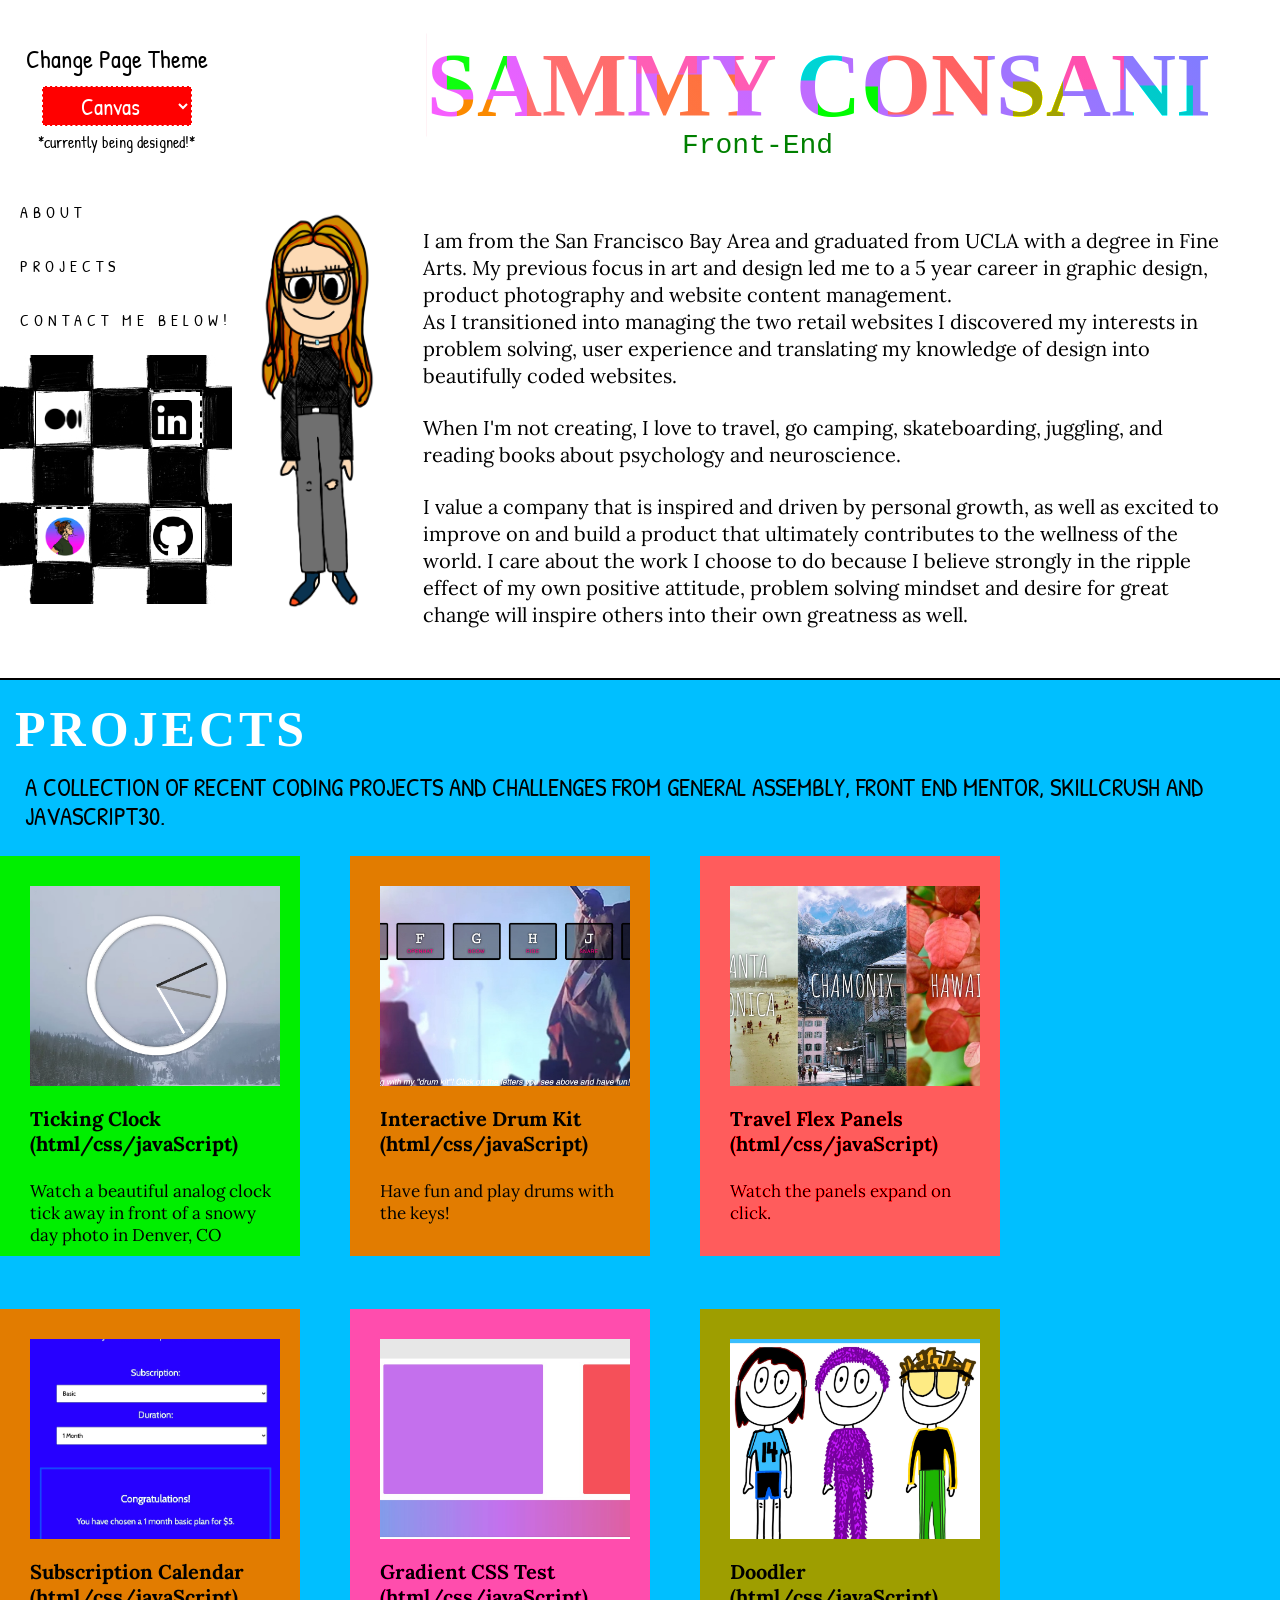
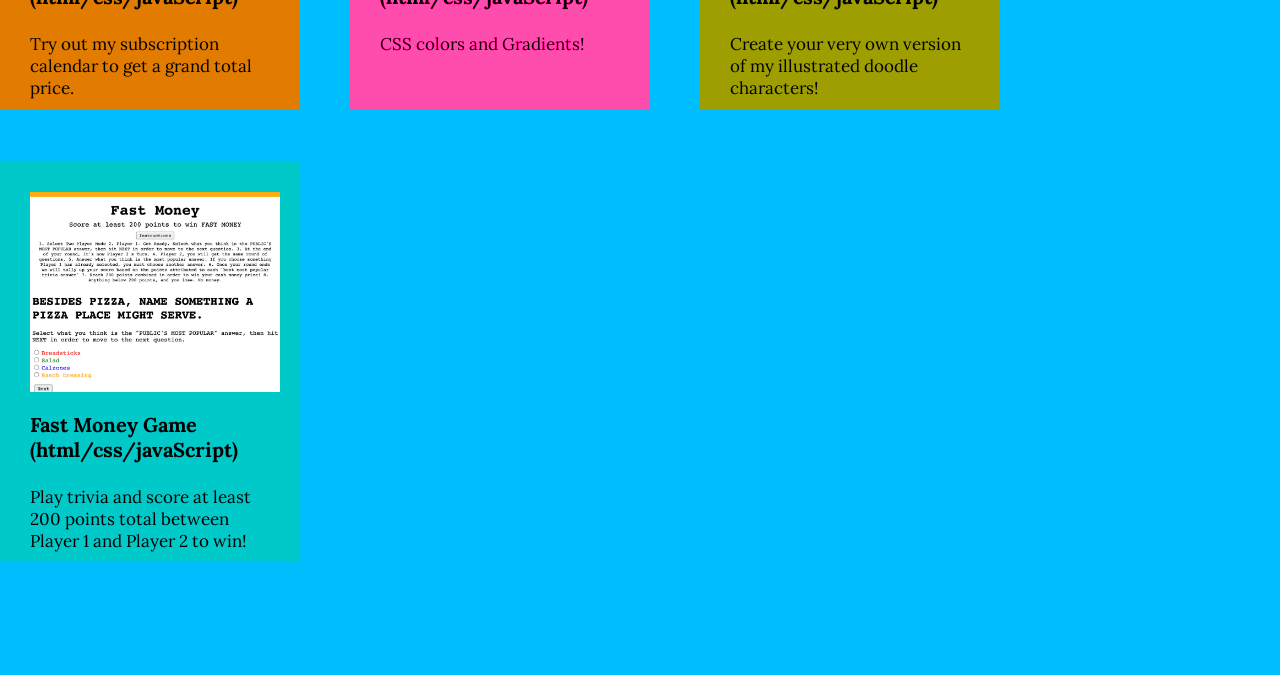
==== commit 74fe6266: "fixing images" ====
--- a/index.html
+++ b/index.html
@@ -124,8 +124,8 @@
         <div class = "about-me">
           <div class = "left-about">
             <img src = "me.png" class = "sammy-about">
-            <img src = "neonroom.png" class = "neon-room">
-            <img src = "mycanvas.png" class = "my-canvas">
+            <img src = "neonroom.PNG" class = "neon-room">
+            <img src = "mycanvas.PNG" class = "my-canvas">
           </div>
           <div class = "right-about">
             <p class = "right-about-me">I am from the San Francisco Bay Area and graduated from UCLA with a degree in Fine Arts. My previous focus in art and design led me to a 5 year career in graphic design, product photography and website content management.<br>
--- a/css/styles.css
+++ b/css/styles.css
@@ -1303,7 +1303,7 @@
   }
 
   .binder-paper.third-section.neon{
-    background-image: url("../dance.png");
+    background-image: url("../dance.PNG");
     background-size: contain;
     background-repeat: no-repeat;
     background-position: bottom;
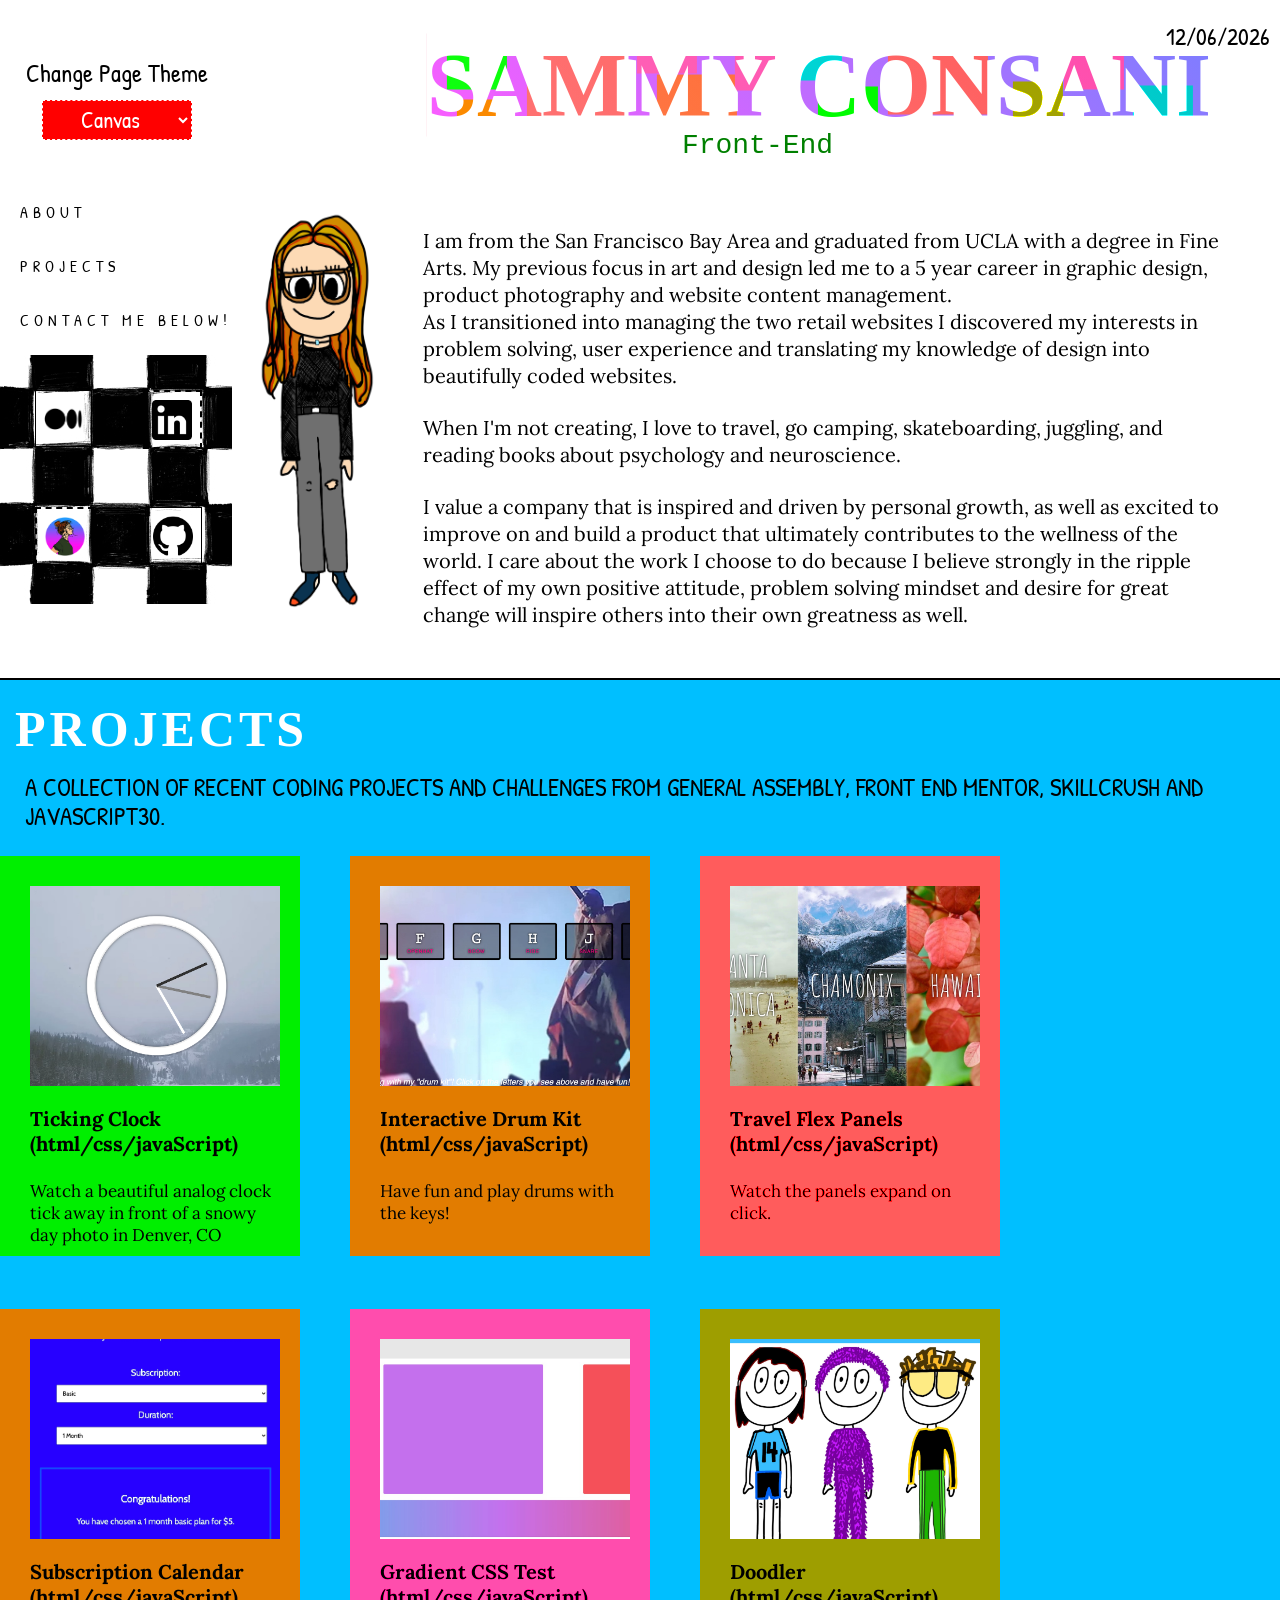
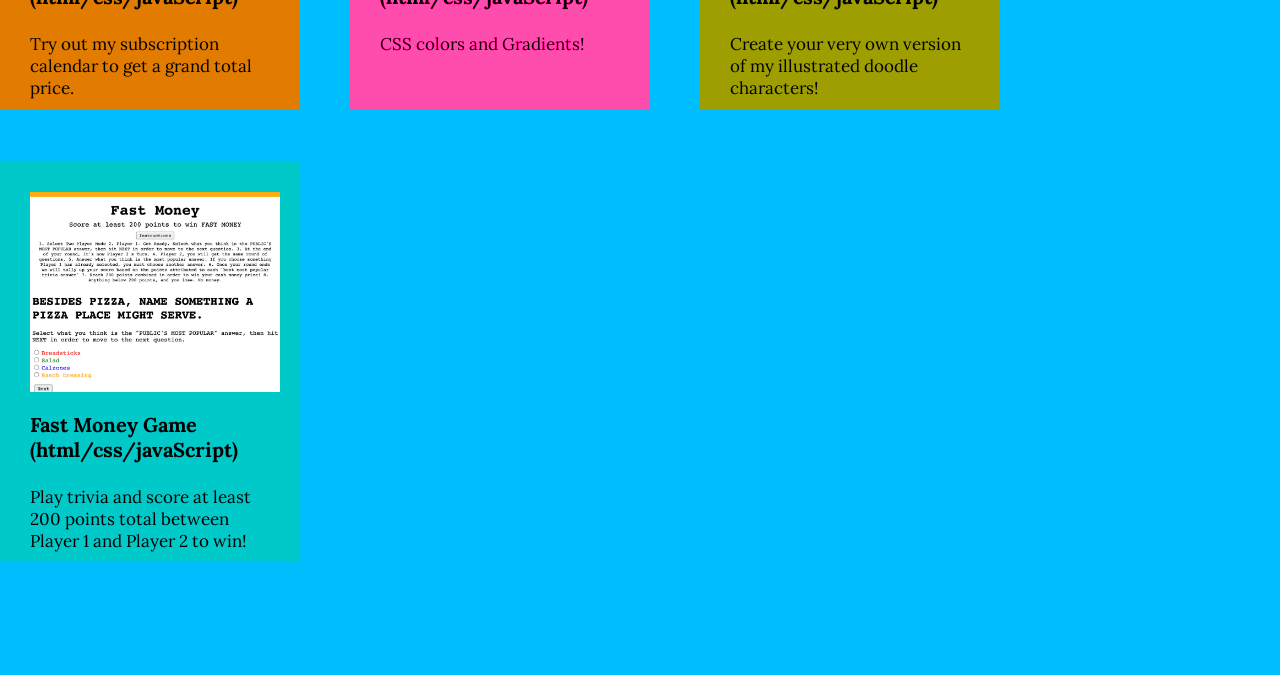
==== commit dea2e7b6: "updated queries" ====
--- a/index.html
+++ b/index.html
@@ -53,7 +53,7 @@
           <option value = "notebook">Notebook</option>
           <option value = "neon">Neon</option>
         </select>
-        <label for = "theme">*currently being designed!*</label> 
+        <!-- <label for = "theme">*currently being designed!*</label>  -->
       </div>
     </div>
     <div class = "topOfPage">
--- a/css/styles.css
+++ b/css/styles.css
@@ -390,6 +390,7 @@
   position: absolute;
   right: 0;
   top: 0;
+  z-index:900;
 }
 
 .todaysTime {
@@ -689,8 +690,13 @@
   padding-top: 20px;
 }
 
-.binder-paper.third-section.canvas {
+.binder-paper.third-section.canvas,
+.binder-paper.third-section.notebook {
   border-top: 2px solid black;
+}
+
+.binder-paper.third-section.neon {
+  border-top: 2px solid white;
 }
 
 h2.heading-titles {
@@ -821,13 +827,7 @@
   }
 }
 
-@media(max-width: 799px){
-  .liquid-name{
-    height:45px;
-  }
-  .liquid-name h2{
-    font-size:40px;
-  }
+@media(max-width: 998px){
   .about-me{
     display:flex;
     flex-direction:column;
@@ -835,9 +835,6 @@
   img.sammy-about{
     margin-top: 10px;
     margin-bottom: 10px;
-  }
-  img.social-icon{
-    max-height: 40px;
   }
   .left-about{
     justify-content: center;
@@ -848,6 +845,19 @@
   
   img.sammy-about{
     width: height:100%;
+  }
+}
+
+@media(max-width: 799px){
+  .liquid-name{
+    height:45px;
+  }
+  .liquid-name h2{
+    font-size:40px;
+  }
+  
+  img.social-icon{
+    max-height: 40px;
   }
  
 }
@@ -935,6 +945,14 @@
   position:unset; */
   height:323px;
 	}
+
+  /* @media(max-width:1300px){
+    .canvasTitleContainer{
+    width:320px;
+    }
+  } */
+
+
 
   .canvasTitle{
 	background:white;
@@ -1319,4 +1337,29 @@
     box-shadow: inset 1px 1px 20px white;
     transition: all 0.4s ease-out 0s;
     border-radius: 20px;
+  }
+
+  @media(max-width: 1053px){
+    .project-container{
+      justify-content: center;
+    }
+  }
+
+  @media(max-width: 1012px){
+    .neon .todaysTime{
+      display:none !important;
+    }
+  }
+
+  @media(max-width:868px){
+    .neonName{
+      font-size:42;
+    }
+    
+  }
+
+  @media(max-width: 840px ){
+    .neon-title{
+      height: 188px;
+    }
   }
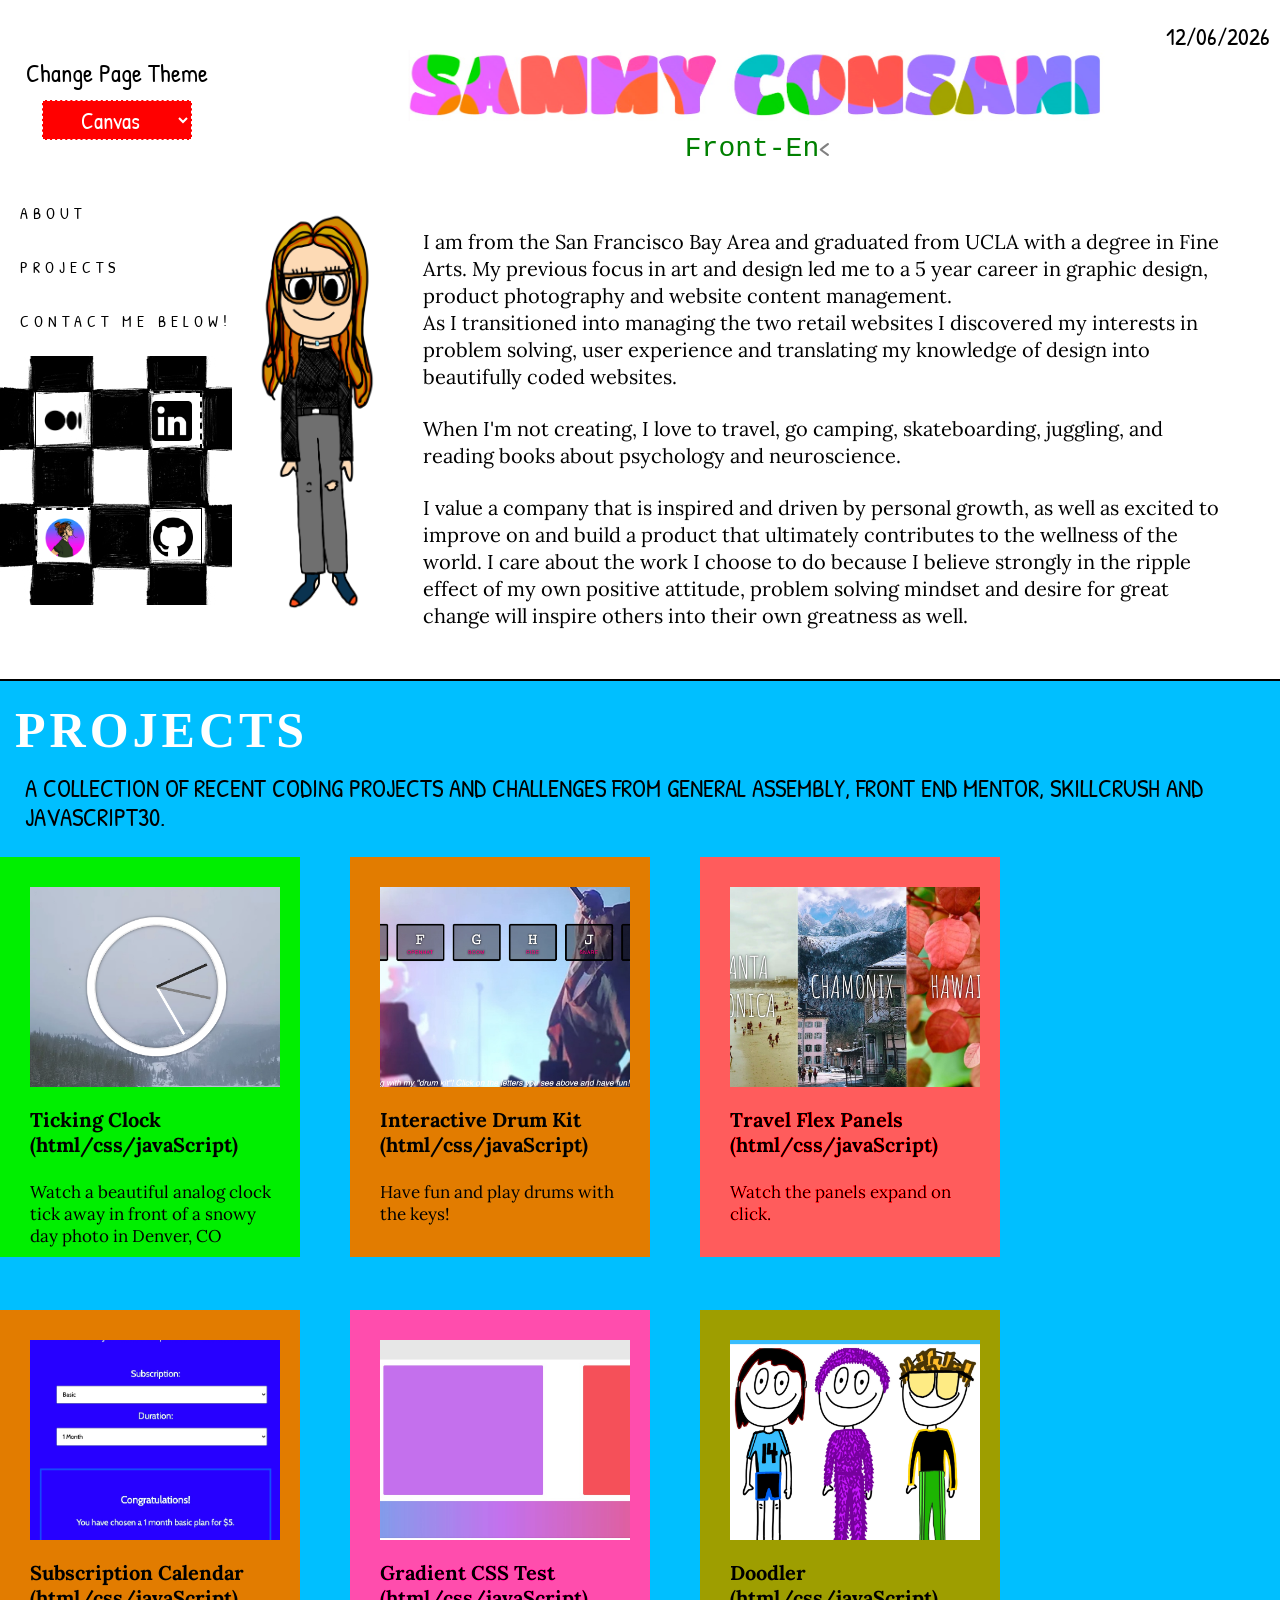
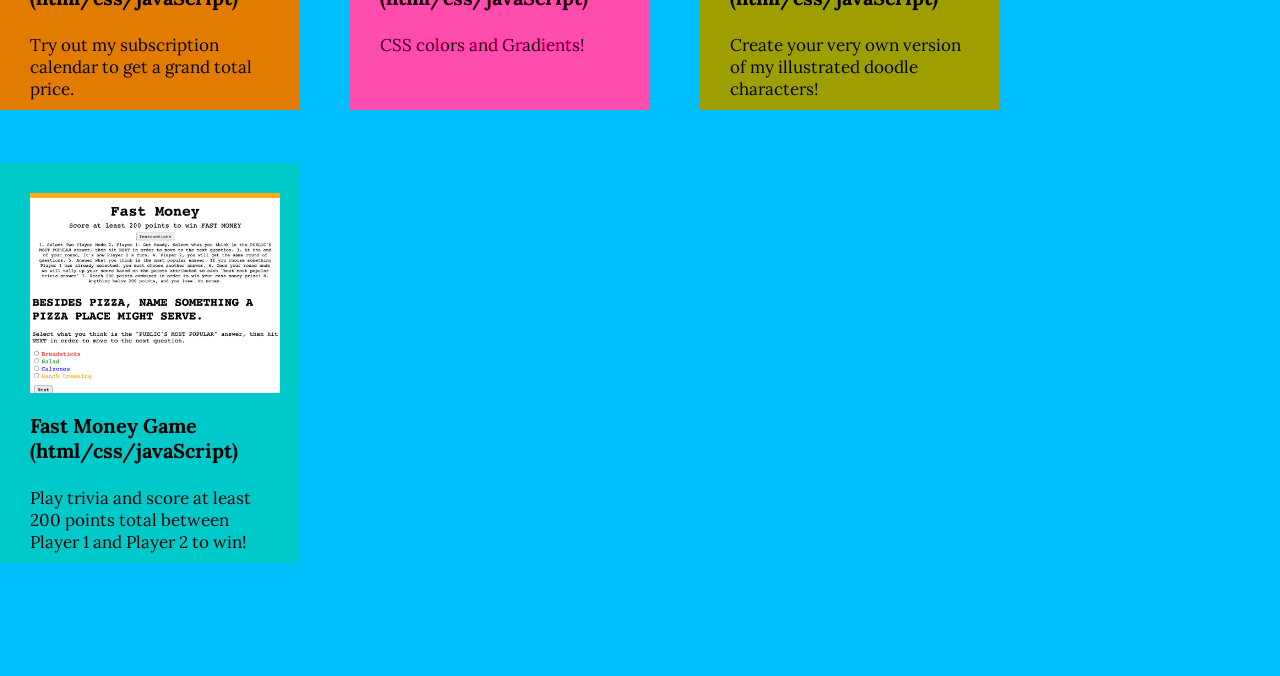
==== commit f20d0afe: "updated bubble text" ====
--- a/index.html
+++ b/index.html
@@ -66,7 +66,9 @@
 <div class = "neon-title">
       <h1 class = "neonName">Sammy Consani</h1>
 </div>
-
+<div class = "bubbletext">
+  <img src = "bubbletext.jpg">
+</div>
 <div class = "blobText">
       <div class="canvasTitleContainer">
         <h1 class = "canvasTitle"><span>SAMMY CONSANI</span></h1>
--- a/css/styles.css
+++ b/css/styles.css
@@ -17,6 +17,7 @@
   font-family:'Patrick Hand';
 
 }
+
 
 .change-theme-text{
   font-family:'Patrick Hand';
@@ -562,6 +563,7 @@
   margin: auto;
   justify-content: space-evenly;
   margin-top: 20px;
+  width: 100%;
 }
 
 .left-about {
@@ -816,6 +818,7 @@
 .social-icon:hover {
 	transform: scale(1.2);
 }
+
 
 
 
@@ -969,6 +972,43 @@
 	justify-content:center
 	}
 
+  /* @media(max-width: 1920px){
+    .canvasTitle{
+      width: unset !important;
+    }
+  } */
+
+  .blobText{
+    display:none;
+    position: absolute;
+    /* height: 199px;
+    width: 100%; */
+    top: 174px;
+    left: 819px;
+    /* display:flex; */
+  }
+
+  .canvas .liquid-name{
+    display:none;
+  }
+
+  .bubbletext img {
+    width: 100%;
+}
+
+.bubbletext {
+    max-width: 700px;
+    justify-content: center;
+    margin: auto;
+    margin-top: 50px;
+}
+
+.notebook .bubbletext,
+.neon .bubbletext{
+  display:none;
+}
+
+
   .canvasTitle span{width:100%;position:relative;font-family:'Titan One',cursive;color: blue;}
 
 .canvasTitle span:before{
@@ -1107,15 +1147,7 @@
 	100%{border-radius:66% 34% 33% 67% / 65% 73% 27% 35%}
 	}
 
-  .blobText{
-    position: absolute;
-    height: 199px;
-    width: 100%;
-    top: 174px;
-    left: 819px;
-    display:flex;
-  }
-
+ 
   .page-header.neon .liquid-name{
     display:none;
   }
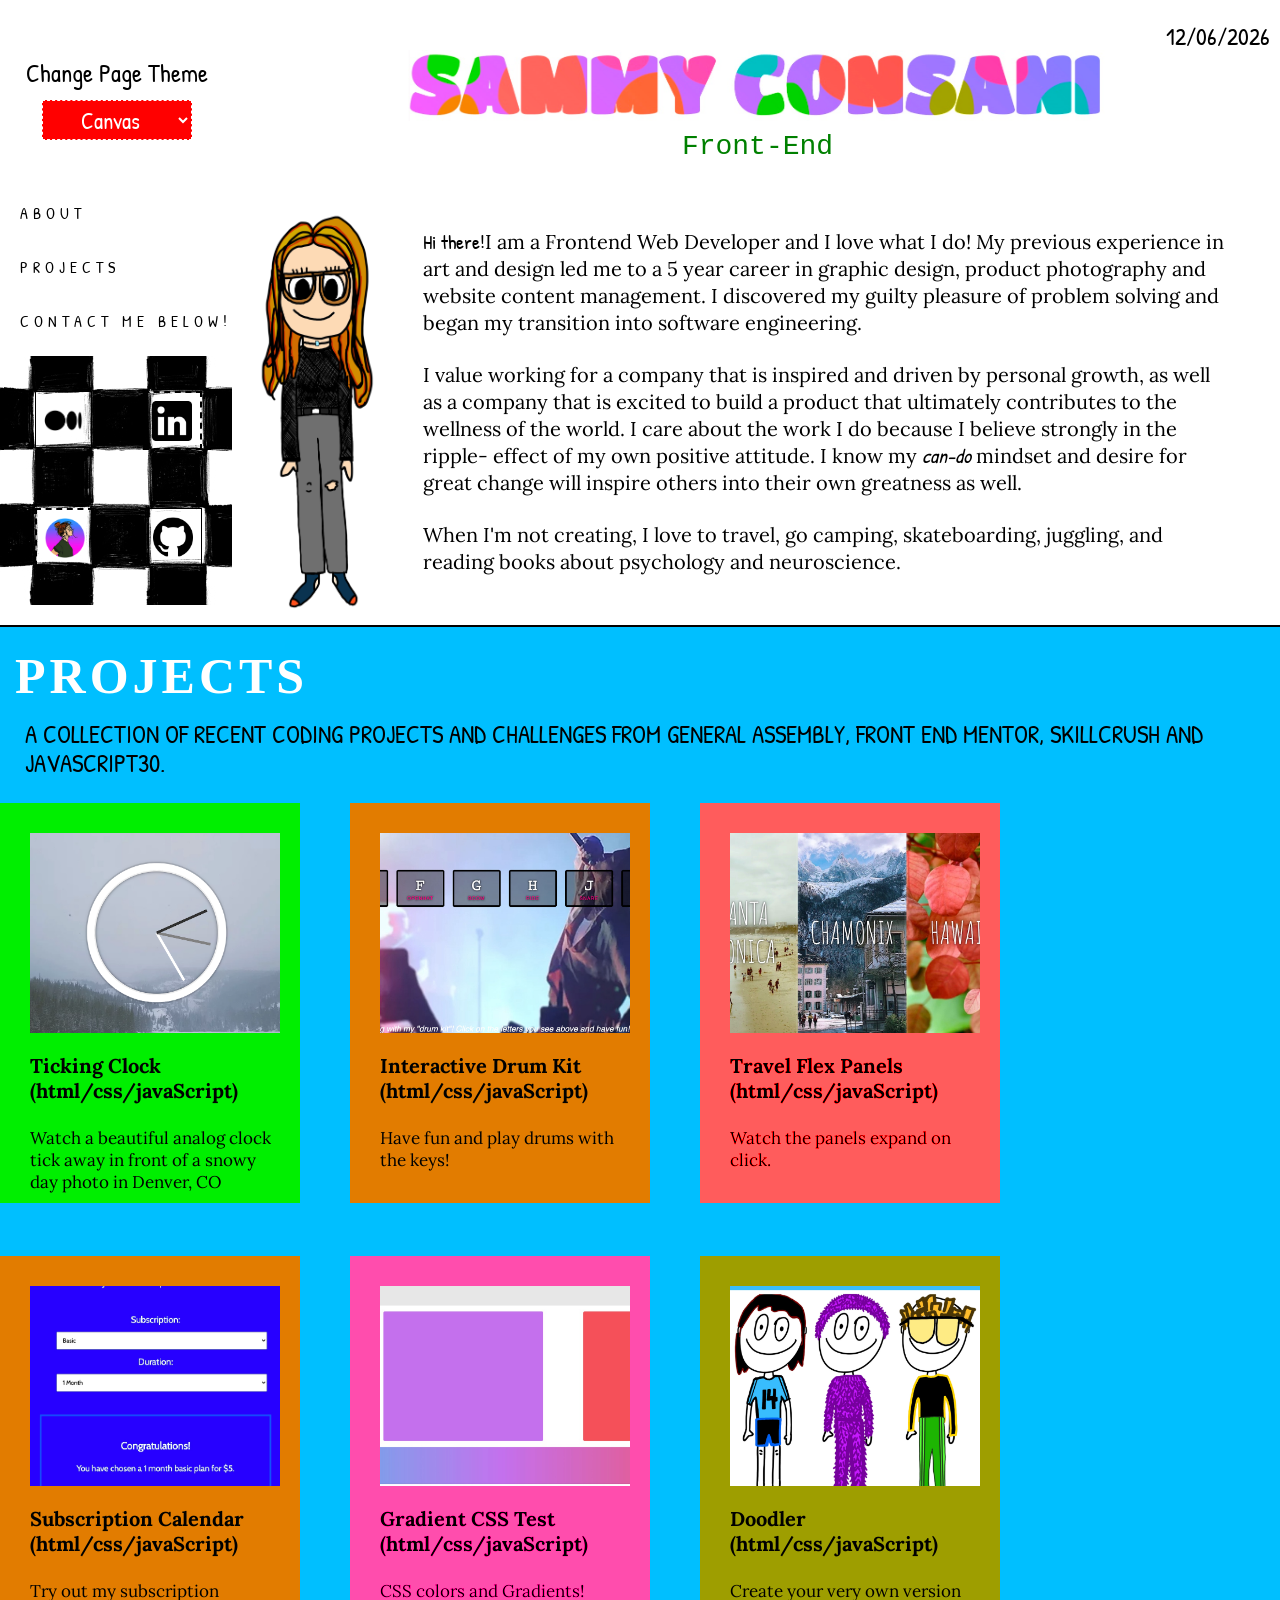
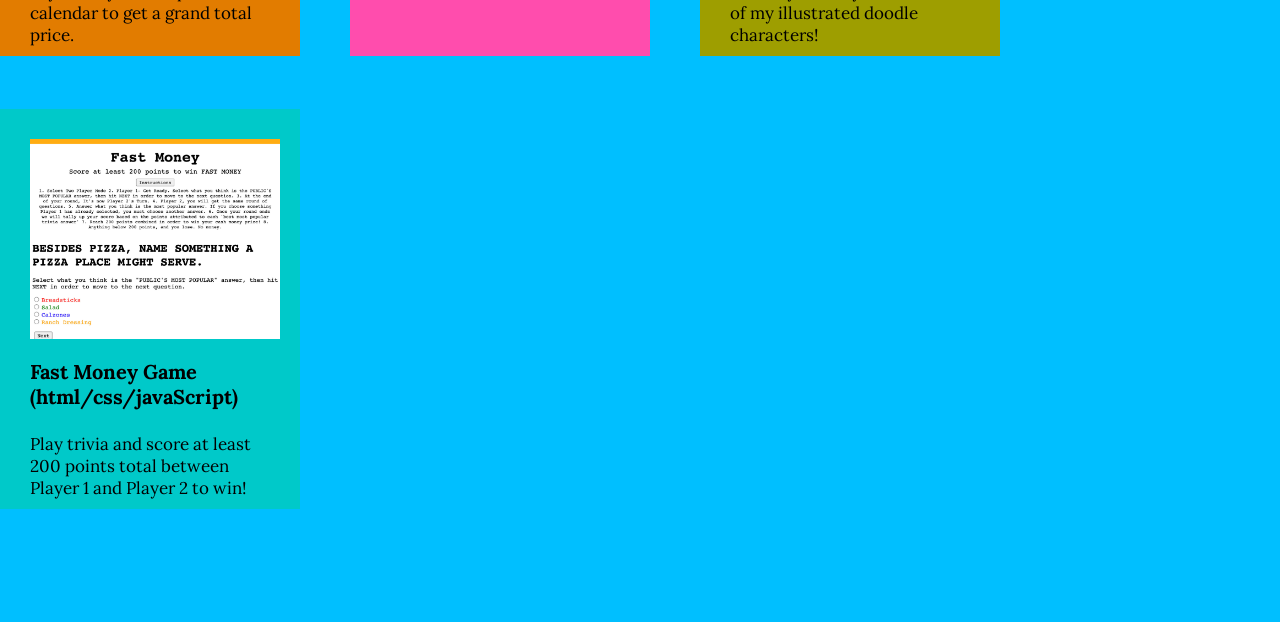
==== commit 0b399c9e: "updated intro" ====
--- a/index.html
+++ b/index.html
@@ -130,10 +130,11 @@
             <img src = "mycanvas.PNG" class = "my-canvas">
           </div>
           <div class = "right-about">
-            <p class = "right-about-me">I am from the San Francisco Bay Area and graduated from UCLA with a degree in Fine Arts. My previous focus in art and design led me to a 5 year career in graphic design, product photography and website content management.<br>
-            As I transitioned into managing the two retail websites I discovered my interests in problem solving, user experience and translating my knowledge of design into beautifully coded websites.</p>
-           <p class = "right-about-me second-p">When I'm not creating, I love to travel, go camping, skateboarding, juggling, and reading books about psychology and neuroscience. </p>
-            <p class = "right-about-me third-p">I value a company that is inspired and driven by personal growth, as well as excited to improve on and build a product that ultimately contributes to the wellness of the world. I care about the work I choose to do because I believe strongly in the ripple effect of my own positive attitude, problem solving mindset and desire for great change will inspire others into their own greatness as well. </p>
+            <p class = "right-about-me"><span class = "hello">Hi there!</span>I am a Frontend Web Developer and I love what I do! My previous experience in art and design led me to a 5 year career in graphic design, product photography and website content management. I discovered my guilty pleasure of problem solving and began my transition into software engineering.</p>
+           
+            <p class = "right-about-me third-p">I value working for a company that is inspired and driven by personal growth, as well as a company that is excited to build a product that ultimately contributes to the wellness of the world. I care about the work I do because I believe strongly in the ripple- effect of my own positive attitude. I know my <em>can-do</em> mindset and desire for great change will inspire others into their own greatness as well.</p>
+
+            <p class = "right-about-me second-p">When I'm not creating, I love to travel, go camping, skateboarding, juggling, and reading books about psychology and neuroscience. </p>
             
           </div>
         </div>
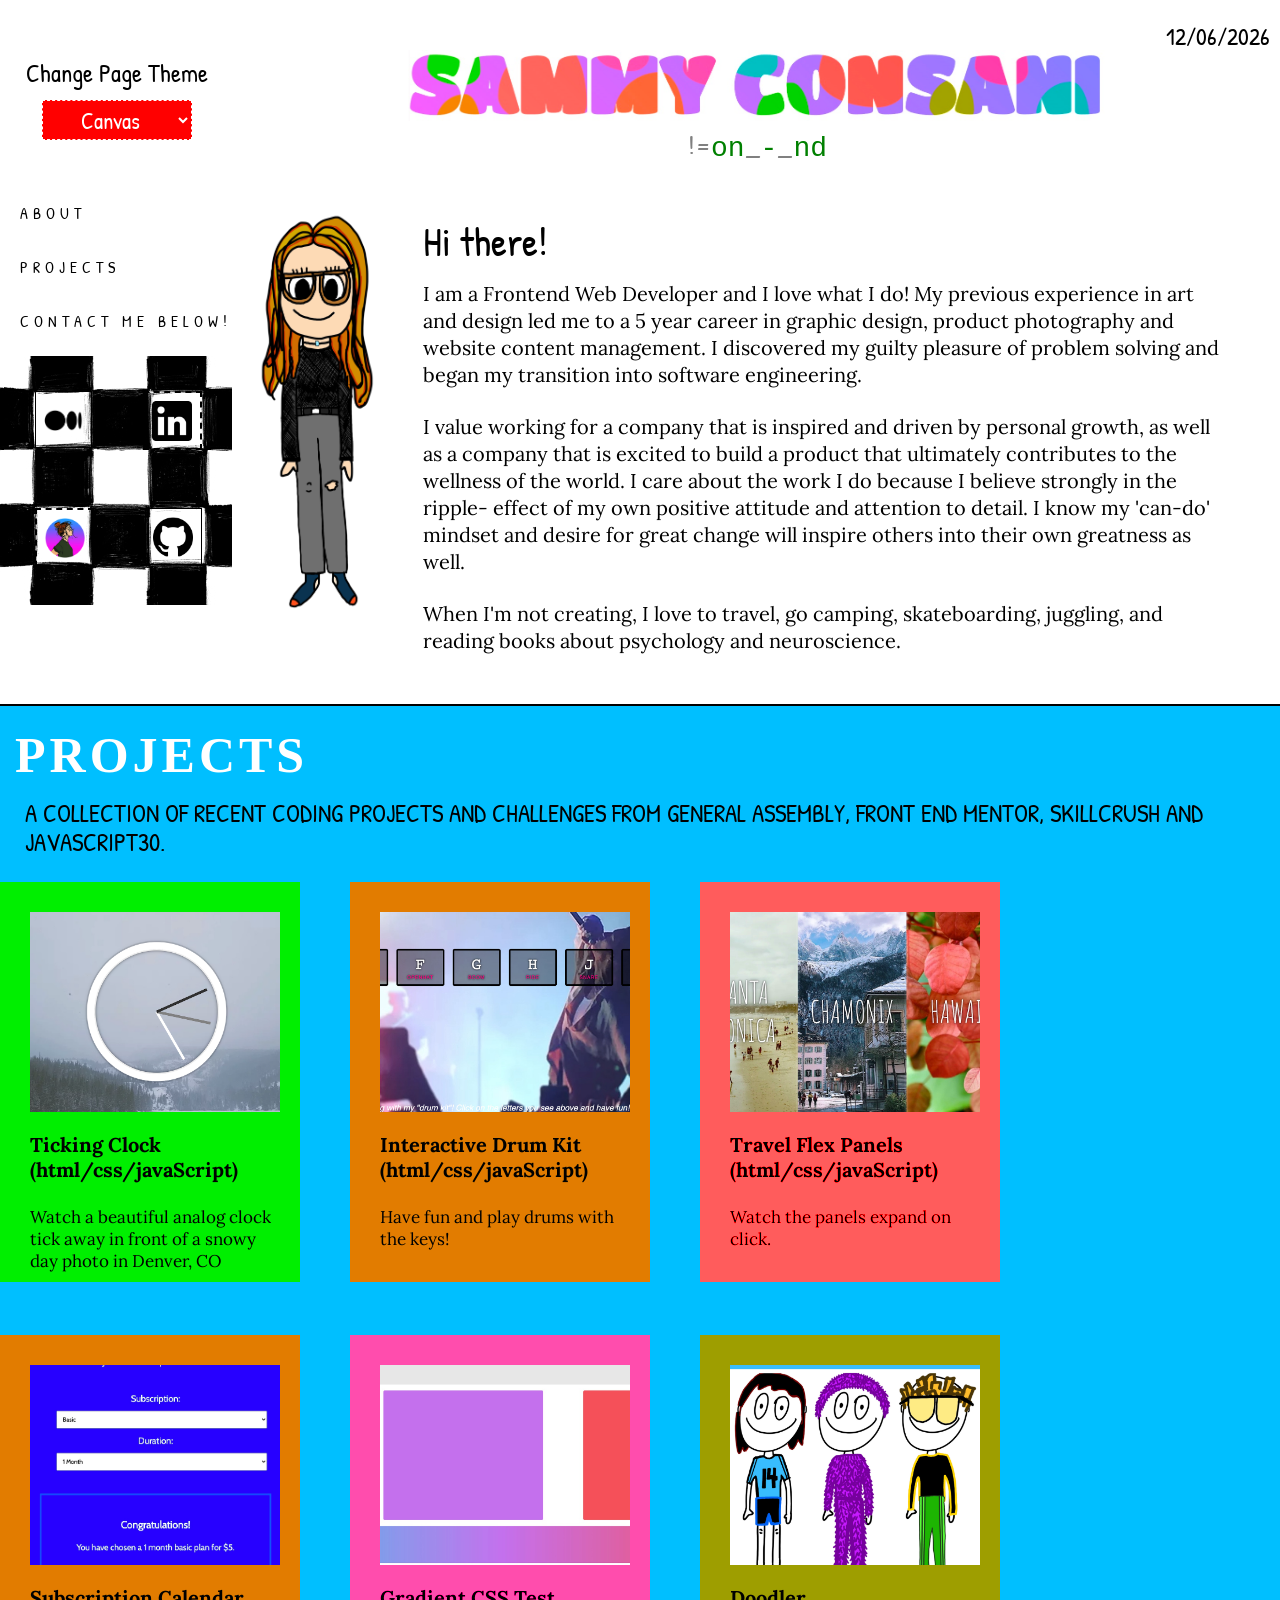
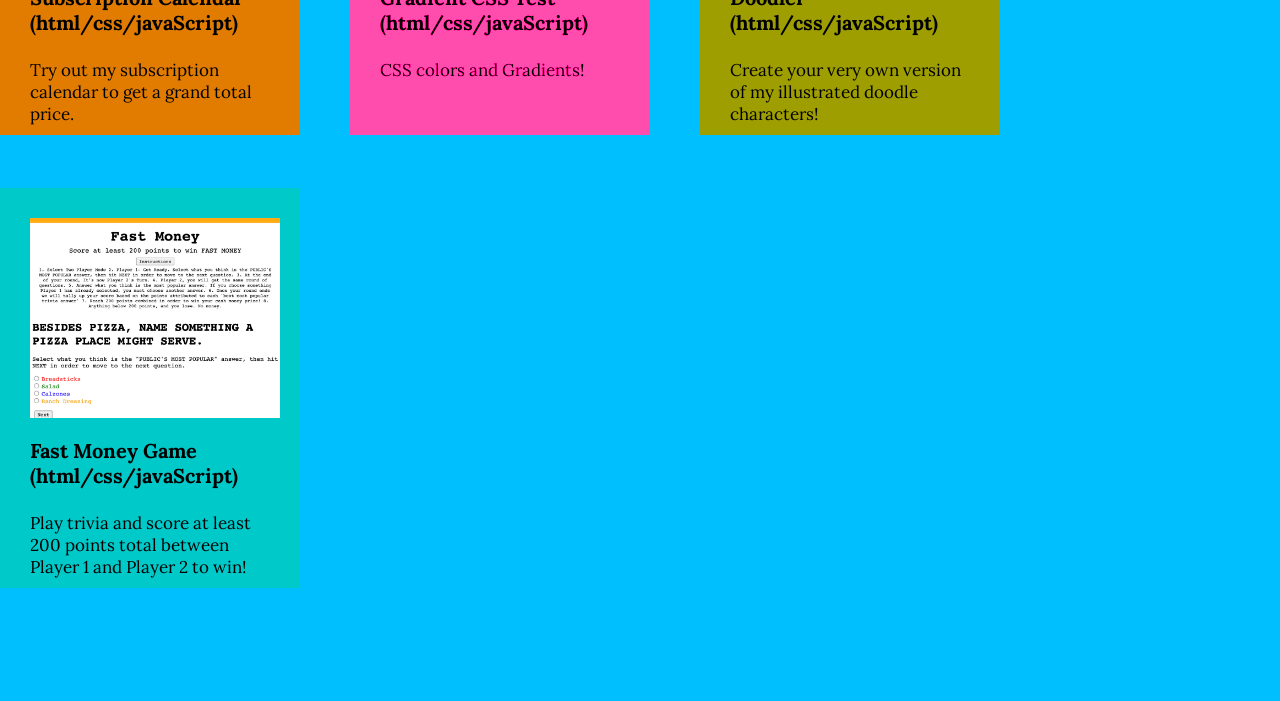
==== commit c1149fbd: "updated intro" ====
--- a/index.html
+++ b/index.html
@@ -130,9 +130,10 @@
             <img src = "mycanvas.PNG" class = "my-canvas">
           </div>
           <div class = "right-about">
-            <p class = "right-about-me"><span class = "hello">Hi there!</span>I am a Frontend Web Developer and I love what I do! My previous experience in art and design led me to a 5 year career in graphic design, product photography and website content management. I discovered my guilty pleasure of problem solving and began my transition into software engineering.</p>
+            <p class = "right-about-me hello"><span class = "hello">Hi there!</span></p>
+            <p class = "right-about-me">I am a Frontend Web Developer and I love what I do! My previous experience in art and design led me to a 5 year career in graphic design, product photography and website content management. I discovered my guilty pleasure of problem solving and began my transition into software engineering.</p>
            
-            <p class = "right-about-me third-p">I value working for a company that is inspired and driven by personal growth, as well as a company that is excited to build a product that ultimately contributes to the wellness of the world. I care about the work I do because I believe strongly in the ripple- effect of my own positive attitude. I know my <em>can-do</em> mindset and desire for great change will inspire others into their own greatness as well.</p>
+            <p class = "right-about-me third-p">I value working for a company that is inspired and driven by personal growth, as well as a company that is excited to build a product that ultimately contributes to the wellness of the world. I care about the work I do because I believe strongly in the ripple- effect of my own positive attitude and attention to detail. I know my 'can-do' mindset and desire for great change will inspire others into their own greatness as well.</p>
 
             <p class = "right-about-me second-p">When I'm not creating, I love to travel, go camping, skateboarding, juggling, and reading books about psychology and neuroscience. </p>
             
--- a/css/styles.css
+++ b/css/styles.css
@@ -711,6 +711,12 @@
   font-size: 20px;
   line-height: 27px;
 }
+
+.right-about-me .hello{
+  font-size: 40px;
+}
+
+
 
 br{
   margin-bottom:15px;
